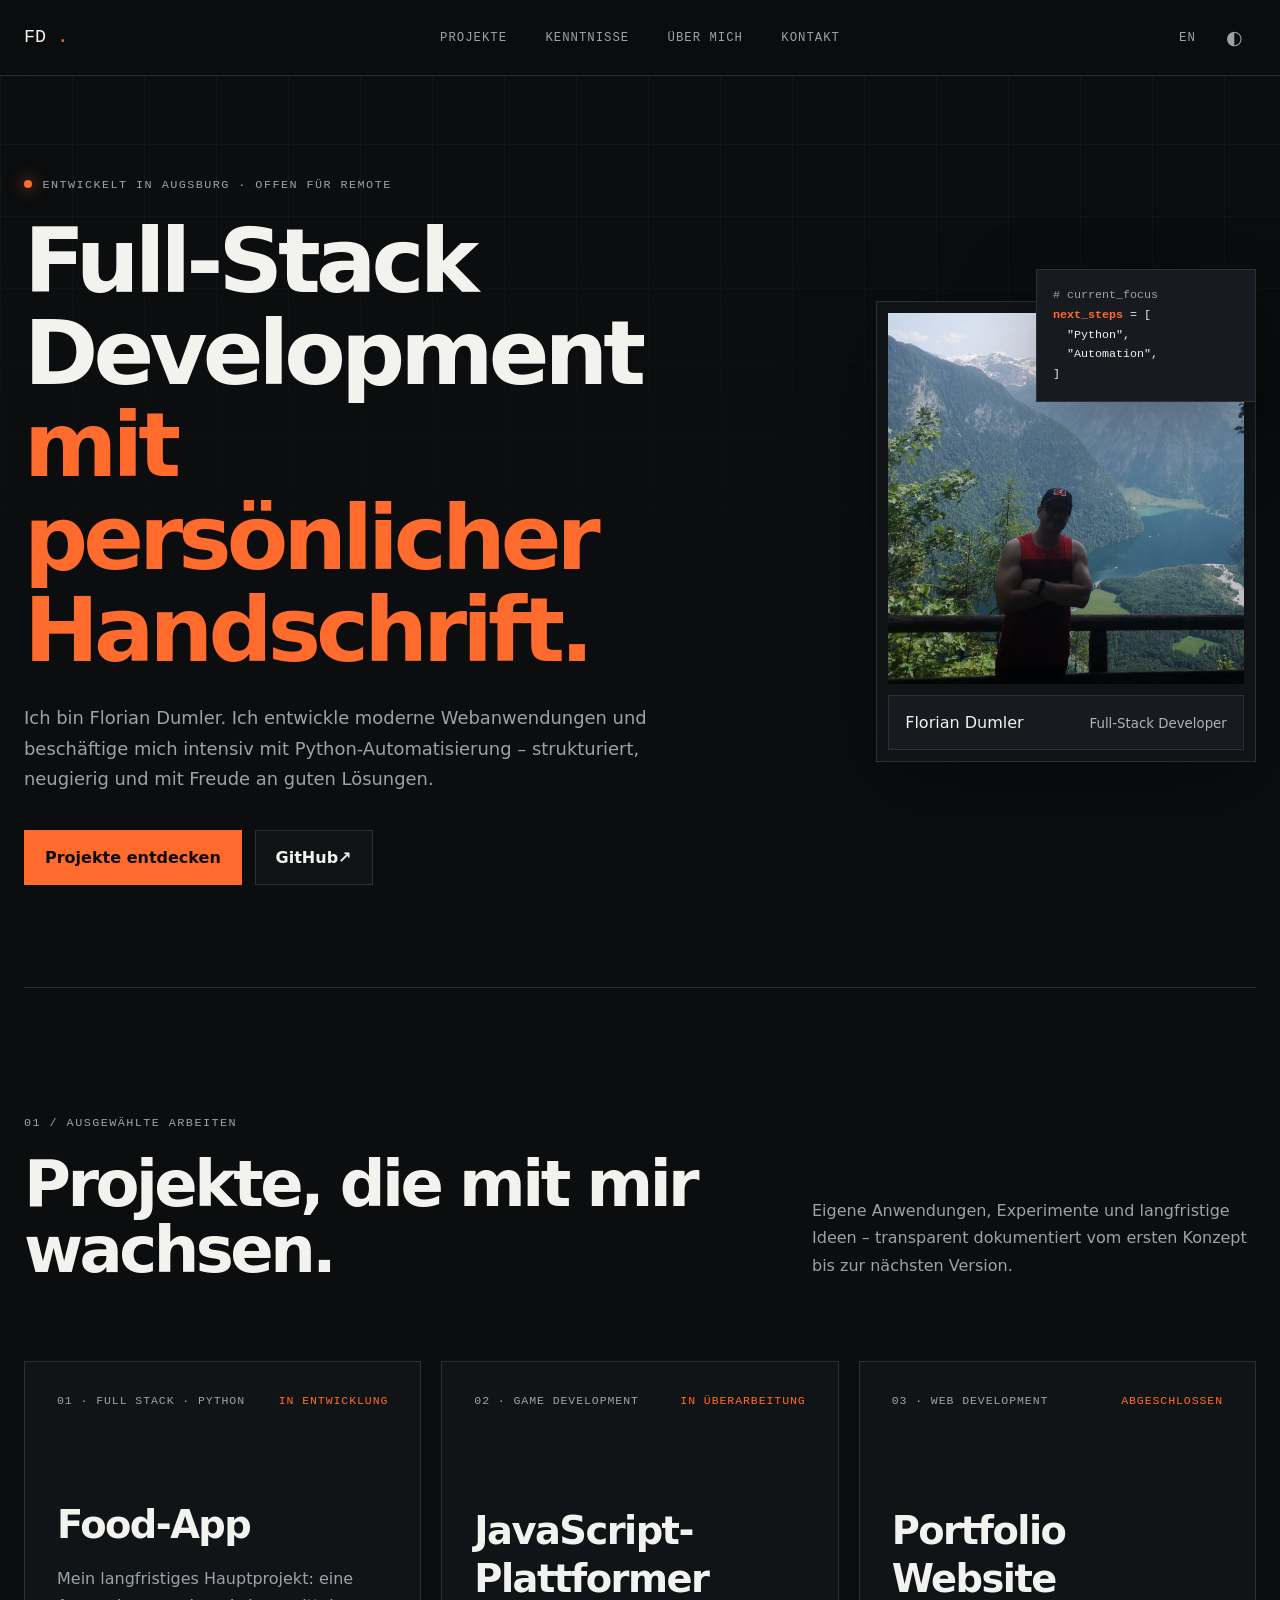
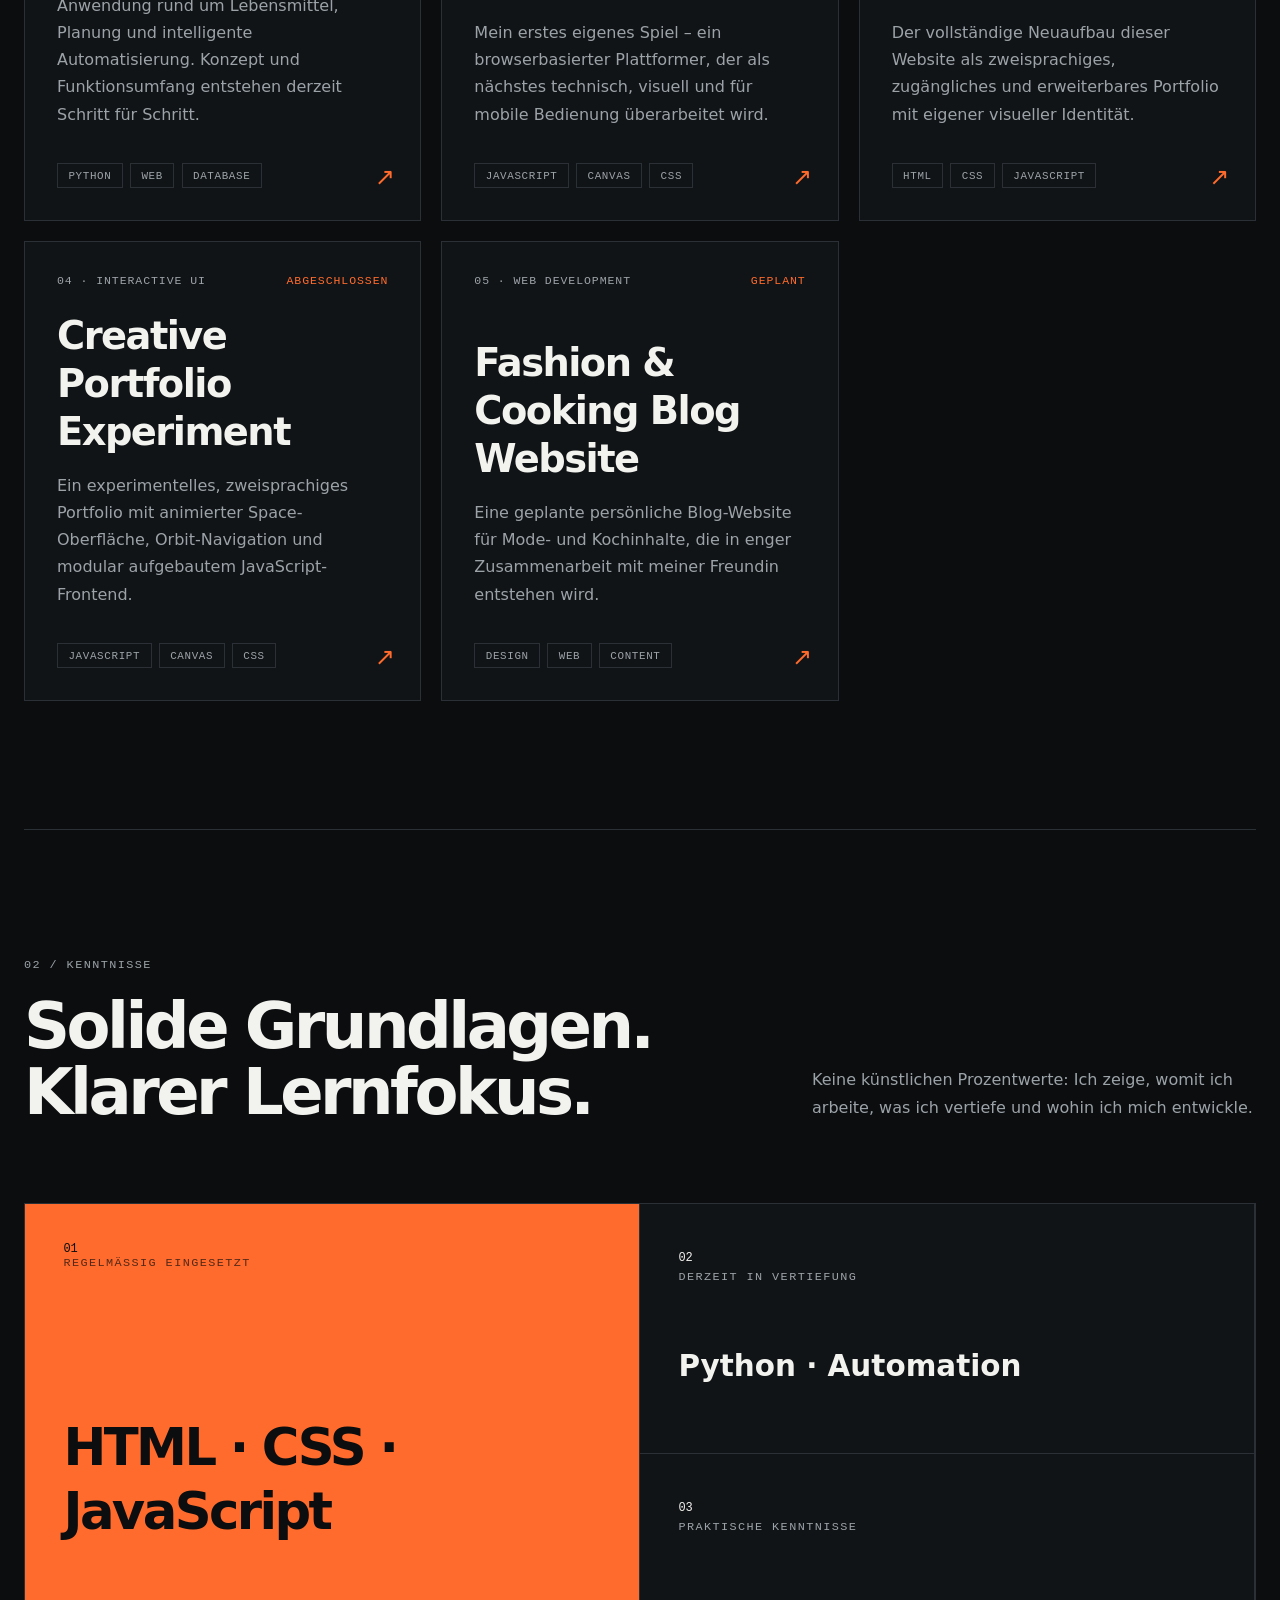
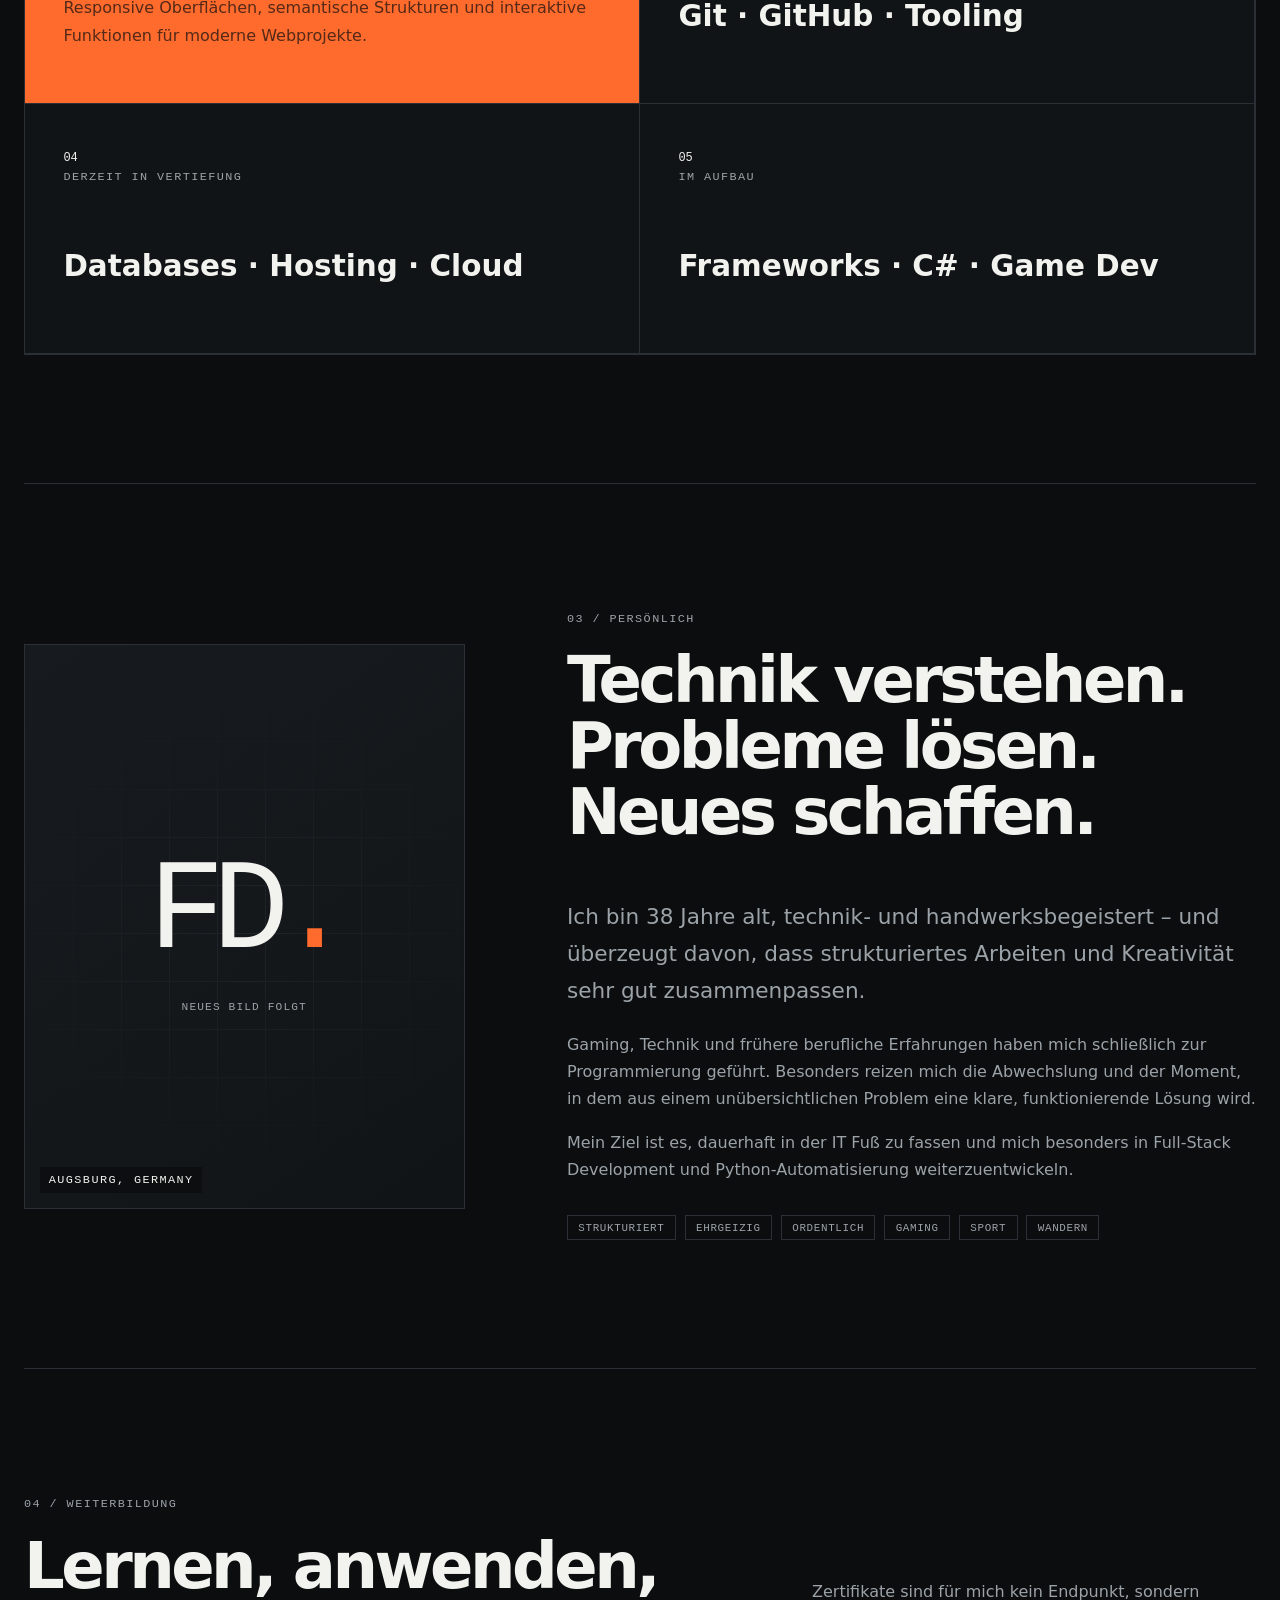
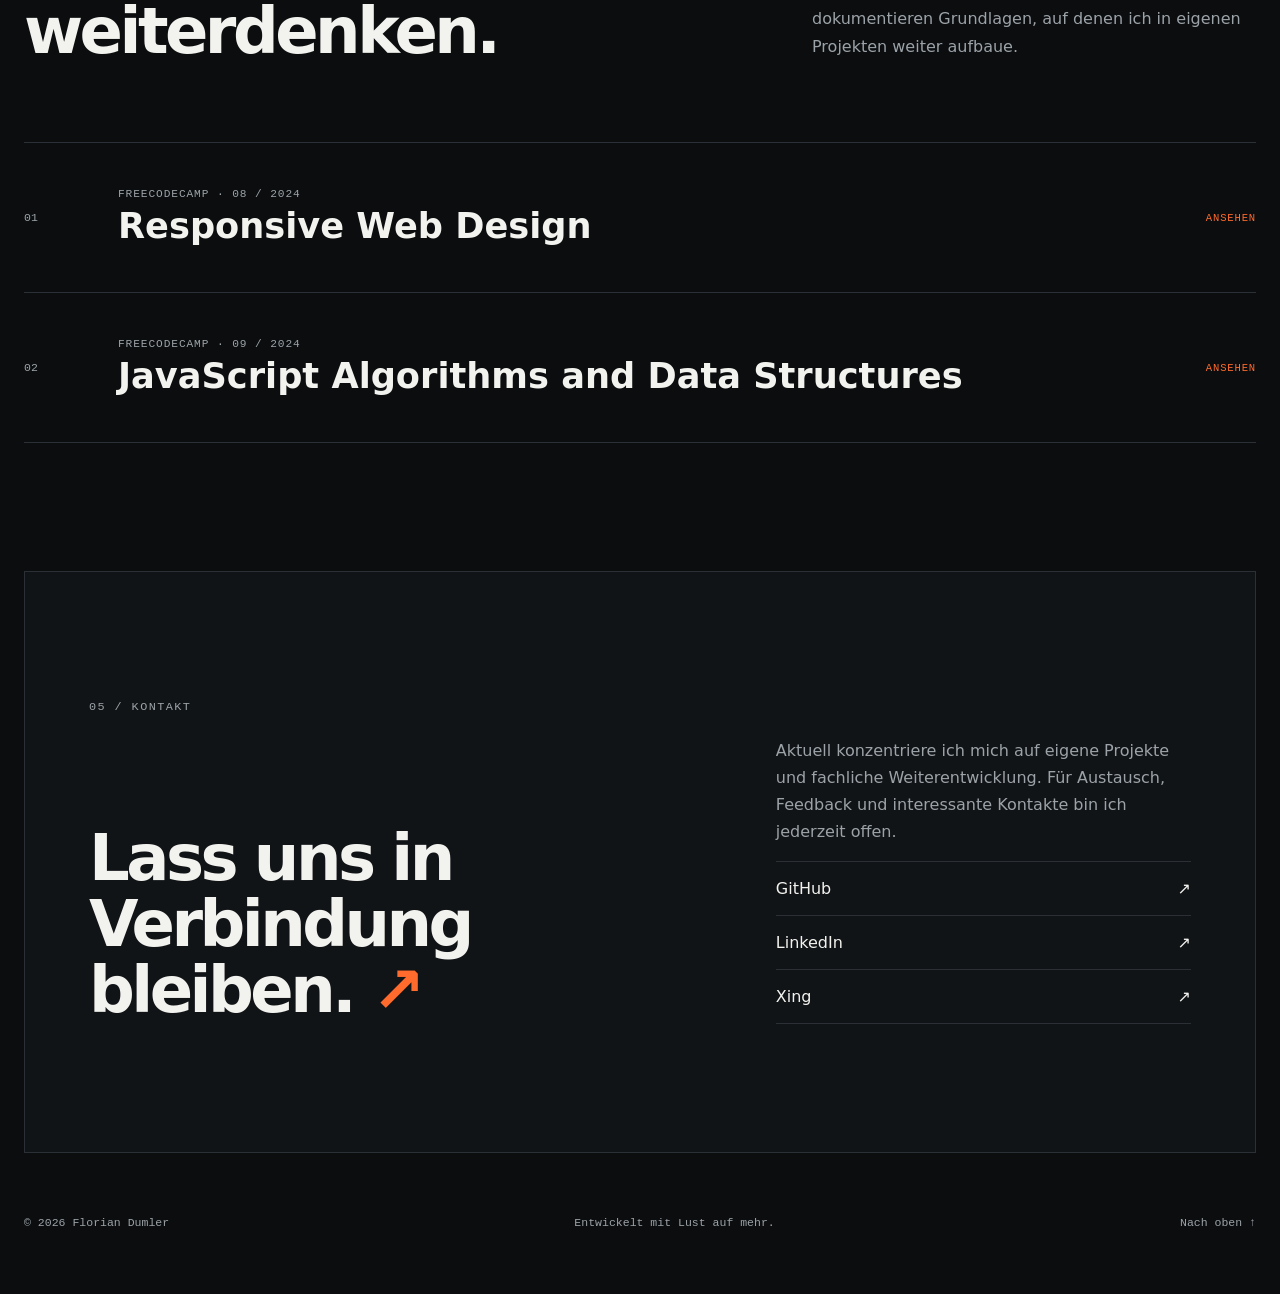
==== index.html @ 4db19a43 "Optimize social preview for WhatsApp" ====
<!doctype html>
<html lang="de" data-theme="dark">
<head>
  <meta charset="UTF-8">
  <meta name="viewport" content="width=device-width, initial-scale=1">
  <meta name="description" content="Portfolio von Florian Dumler – Full-Stack Developer aus Augsburg mit Fokus auf Webentwicklung und Python-Automatisierung.">
  <meta name="theme-color" content="#0b0d0f">
  <meta name="author" content="Florian Dumler">
  <meta name="robots" content="index, follow">
  <link rel="canonical" href="https://www.floriandumler.de/">
  <link rel="icon" href="favicon.ico" sizes="any">
  <link rel="icon" href="images/favicon-512.png" type="image/png">
  <link rel="apple-touch-icon" href="images/apple-touch-icon.png">
  <link rel="manifest" href="site.webmanifest">
  <meta property="og:type" content="website">
  <meta property="og:locale" content="de_DE">
  <meta property="og:title" content="Florian Dumler — Full-Stack Developer">
  <meta property="og:description" content="Webentwicklung und Python-Automatisierung mit Struktur, Neugier und persönlicher Handschrift.">
  <meta property="og:url" content="https://www.floriandumler.de/">
  <meta property="og:image" content="https://www.floriandumler.de/images/social-preview.jpg">
  <meta property="og:image:type" content="image/jpeg">
  <meta property="og:image:width" content="1731">
  <meta property="og:image:height" content="909">
  <meta property="og:image:alt" content="Florian Dumler – Full-Stack Developer, Web Development, Python und Automation">
  <meta name="twitter:card" content="summary_large_image">
  <meta name="twitter:image" content="https://www.floriandumler.de/images/social-preview.jpg">
  <title>Florian Dumler — Full-Stack Developer</title>
  <link rel="stylesheet" href="styles.css?v=20260811-4">
  <script src="projects.js?v=20260811-4" defer></script>
  <script src="script.js?v=20260811-4" defer></script>
  <script type="application/ld+json">
    {
      "@context": "https://schema.org",
      "@type": "Person",
      "name": "Florian Dumler",
      "url": "https://www.floriandumler.de/",
      "image": "https://www.floriandumler.de/images/profilbild.webp",
      "jobTitle": "Full-Stack Developer",
      "homeLocation": { "@type": "Place", "name": "Augsburg, Germany" },
      "knowsAbout": ["Web Development", "Python", "Automation", "JavaScript", "HTML", "CSS"],
      "sameAs": [
        "https://github.com/Flowdi",
        "https://www.linkedin.com/in/floriandumler",
        "https://www.xing.com/profile/Florian_Dumler"
      ]
    }
  </script>
</head>
<body>
  <a class="skip-link" href="#main">Zum Inhalt springen</a>

  <header class="site-header">
    <a class="wordmark" href="#home" aria-label="Florian Dumler – Startseite">
      <span aria-hidden="true">FD</span>
      <span class="wordmark-dot" aria-hidden="true">.</span>
    </a>

    <button class="menu-toggle" type="button" aria-expanded="false" aria-controls="main-navigation">
      <span class="sr-only" data-i18n="navigation.open">Menü öffnen</span>
      <span></span><span></span>
    </button>

    <nav id="main-navigation" class="main-navigation" aria-label="Hauptnavigation">
      <a href="#projects" data-i18n="navigation.projects">Projekte</a>
      <a href="#skills" data-i18n="navigation.skills">Kenntnisse</a>
      <a href="#about" data-i18n="navigation.about">Über mich</a>
      <a href="#contact" data-i18n="navigation.contact">Kontakt</a>
    </nav>

    <div class="header-actions">
      <button class="language-toggle text-button" type="button" aria-label="Switch to English">EN</button>
      <button class="theme-toggle icon-button" type="button" aria-label="Helles Farbschema aktivieren">
        <span class="theme-icon" aria-hidden="true">◐</span>
      </button>
    </div>
  </header>

  <main id="main">
    <section id="home" class="hero section-shell" aria-labelledby="hero-title">
      <div class="hero-copy reveal">
        <p class="eyebrow"><span class="status-dot"></span><span data-i18n="hero.eyebrow">Entwickelt in Augsburg · offen für Remote</span></p>
        <h1 id="hero-title"><span data-i18n="hero.lineOne">Full-Stack Development</span><br><span class="accent-text" data-i18n="hero.lineTwo">mit persönlicher Handschrift.</span></h1>
        <p class="hero-intro" data-i18n="hero.intro">Ich bin Florian Dumler. Ich entwickle moderne Webanwendungen und beschäftige mich intensiv mit Python-Automatisierung – strukturiert, neugierig und mit Freude an guten Lösungen.</p>
        <div class="hero-actions">
          <a class="button button-primary" href="#projects" data-i18n="hero.projectsCta">Projekte entdecken</a>
          <a class="button button-secondary" href="https://github.com/Flowdi" target="_blank" rel="noopener noreferrer">GitHub <span aria-hidden="true">↗</span></a>
        </div>
      </div>

      <div class="hero-visual reveal" aria-label="Profil von Florian Dumler">
        <div class="profile-frame">
          <img src="images/profilbild.webp" alt="Porträt von Florian Dumler" width="1073" height="1120" fetchpriority="high">
          <div class="profile-label"><span>Florian Dumler</span><small>Full-Stack Developer</small></div>
        </div>
        <div class="code-card" aria-hidden="true">
          <span class="code-comment"># current_focus</span>
          <span><b>next_steps</b> = [</span>
          <span>&nbsp;&nbsp;"Python",</span>
          <span>&nbsp;&nbsp;"Automation",</span>
          <span>]</span>
        </div>
      </div>
    </section>

    <section id="projects" class="section-shell section-block" aria-labelledby="projects-title">
      <div class="section-heading reveal">
        <div>
          <p class="section-index">01 / <span data-i18n="projects.label">Ausgewählte Arbeiten</span></p>
          <h2 id="projects-title" data-i18n="projects.title">Projekte, die mit mir wachsen.</h2>
        </div>
        <p data-i18n="projects.intro">Eigene Anwendungen, Experimente und langfristige Ideen – transparent dokumentiert vom ersten Konzept bis zur nächsten Version.</p>
      </div>
      <div id="project-grid" class="project-grid" aria-live="polite"></div>
    </section>

    <section id="skills" class="section-shell section-block" aria-labelledby="skills-title">
      <div class="section-heading reveal">
        <div>
          <p class="section-index">02 / <span data-i18n="skills.label">Kenntnisse</span></p>
          <h2 id="skills-title" data-i18n="skills.title">Solide Grundlagen. Klarer Lernfokus.</h2>
        </div>
        <p data-i18n="skills.intro">Keine künstlichen Prozentwerte: Ich zeige, womit ich arbeite, was ich vertiefe und wohin ich mich entwickle.</p>
      </div>

      <div class="skills-layout reveal">
        <article class="skill-feature">
          <span class="skill-number">01</span>
          <p class="skill-state" data-i18n="skills.used">Regelmäßig eingesetzt</p>
          <h3>HTML · CSS · JavaScript</h3>
          <p data-i18n="skills.webDescription">Responsive Oberflächen, semantische Strukturen und interaktive Funktionen für moderne Webprojekte.</p>
        </article>
        <article class="skill-card">
          <span class="skill-number">02</span>
          <p class="skill-state" data-i18n="skills.deepening">Derzeit in Vertiefung</p>
          <h3>Python · Automation</h3>
        </article>
        <article class="skill-card">
          <span class="skill-number">03</span>
          <p class="skill-state" data-i18n="skills.practical">Praktische Kenntnisse</p>
          <h3>Git · GitHub · Tooling</h3>
        </article>
        <article class="skill-card">
          <span class="skill-number">04</span>
          <p class="skill-state" data-i18n="skills.deepening">Derzeit in Vertiefung</p>
          <h3>Databases · Hosting · Cloud</h3>
        </article>
        <article class="skill-card">
          <span class="skill-number">05</span>
          <p class="skill-state" data-i18n="skills.exploring">Im Aufbau</p>
          <h3>Frameworks · C# · Game Dev</h3>
        </article>
      </div>
    </section>

    <section id="about" class="section-shell section-block about" aria-labelledby="about-title">
      <div class="about-image reveal">
        <div class="about-image-placeholder" aria-hidden="true">
          <span>FD<span class="wordmark-dot">.</span></span>
          <small data-i18n="about.imagePlaceholder">Neues Bild folgt</small>
        </div>
        <span class="image-caption">Augsburg, Germany</span>
      </div>
      <div class="about-copy reveal">
        <p class="section-index">03 / <span data-i18n="about.label">Persönlich</span></p>
        <h2 id="about-title" data-i18n="about.title">Technik verstehen. Probleme lösen. Neues schaffen.</h2>
        <p class="about-lead"><span data-i18n="about.agePrefix">Ich bin</span> <span id="age">38</span> <span data-i18n="about.ageSuffix">Jahre alt, technik- und handwerksbegeistert – und überzeugt davon, dass strukturiertes Arbeiten und Kreativität sehr gut zusammenpassen.</span></p>
        <p data-i18n="about.story">Gaming, Technik und frühere berufliche Erfahrungen haben mich schließlich zur Programmierung geführt. Besonders reizen mich die Abwechslung und der Moment, in dem aus einem unübersichtlichen Problem eine klare, funktionierende Lösung wird.</p>
        <p data-i18n="about.goal">Mein Ziel ist es, dauerhaft in der IT Fuß zu fassen und mich besonders in Full-Stack Development und Python-Automatisierung weiterzuentwickeln.</p>
        <ul class="personal-tags" aria-label="Persönliche Eigenschaften und Interessen">
          <li data-i18n="about.structured">Strukturiert</li>
          <li data-i18n="about.ambitious">Ehrgeizig</li>
          <li data-i18n="about.precise">Ordentlich</li>
          <li>Gaming</li>
          <li data-i18n="about.sports">Sport</li>
          <li data-i18n="about.hiking">Wandern</li>
        </ul>
      </div>
    </section>

    <section id="certificates" class="section-shell section-block" aria-labelledby="certificates-title">
      <div class="section-heading reveal">
        <div>
          <p class="section-index">04 / <span data-i18n="certificates.label">Weiterbildung</span></p>
          <h2 id="certificates-title" data-i18n="certificates.title">Lernen, anwenden, weiterdenken.</h2>
        </div>
        <p data-i18n="certificates.intro">Zertifikate sind für mich kein Endpunkt, sondern dokumentieren Grundlagen, auf denen ich in eigenen Projekten weiter aufbaue.</p>
      </div>
      <div class="certificate-grid reveal">
        <button class="certificate-card" type="button" data-certificate="responsive" aria-haspopup="dialog">
          <span class="certificate-number">01</span>
          <div><p>freeCodeCamp · <time datetime="2024-08-21">08 / 2024</time></p><h3>Responsive Web Design</h3></div>
          <span class="certificate-status" data-i18n="certificates.view">Ansehen</span>
        </button>
        <button class="certificate-card" type="button" data-certificate="javascript" aria-haspopup="dialog">
          <span class="certificate-number">02</span>
          <div><p>freeCodeCamp · <time datetime="2024-09-20">09 / 2024</time></p><h3>JavaScript Algorithms and Data Structures</h3></div>
          <span class="certificate-status" data-i18n="certificates.view">Ansehen</span>
        </button>
      </div>
    </section>

    <section id="contact" class="section-shell contact section-block reveal" aria-labelledby="contact-title">
      <p class="section-index">05 / <span data-i18n="contact.label">Kontakt</span></p>
      <div class="contact-layout">
        <h2 id="contact-title"><span data-i18n="contact.title">Lass uns in Verbindung bleiben.</span> <span aria-hidden="true">↗</span></h2>
        <div>
          <p data-i18n="contact.copy">Aktuell konzentriere ich mich auf eigene Projekte und fachliche Weiterentwicklung. Für Austausch, Feedback und interessante Kontakte bin ich jederzeit offen.</p>
          <div class="social-list">
            <a href="https://github.com/Flowdi" target="_blank" rel="noopener noreferrer">GitHub <span aria-hidden="true">↗</span></a>
            <a href="https://www.linkedin.com/in/floriandumler" target="_blank" rel="noopener noreferrer">LinkedIn <span aria-hidden="true">↗</span></a>
            <a href="https://www.xing.com/profile/Florian_Dumler" target="_blank" rel="noopener noreferrer">Xing <span aria-hidden="true">↗</span></a>
          </div>
        </div>
      </div>
    </section>
  </main>

  <dialog id="certificate-viewer" class="certificate-viewer" aria-labelledby="certificate-dialog-title">
    <div class="certificate-dialog-header">
      <div>
        <p class="section-index"><span id="certificate-position">01 / 02</span> · <span data-i18n="certificates.credential">Zertifikat</span></p>
        <h2 id="certificate-dialog-title">Responsive Web Design</h2>
      </div>
      <button class="dialog-close-icon" type="button" data-certificate-close aria-label="Zertifikatsansicht schließen">×</button>
    </div>
    <div class="certificate-media" data-protected-media>
      <img id="certificate-image" src="" alt="" draggable="false">
    </div>
    <div class="certificate-dialog-actions">
      <button class="button button-secondary" type="button" data-certificate-close>← <span data-i18n="certificates.back">Zurück zur Seite</span></button>
      <div class="certificate-navigation">
        <button class="button button-secondary" type="button" id="certificate-previous"><span aria-hidden="true">←</span> <span data-i18n="certificates.previous">Vorheriges</span></button>
        <button class="button button-secondary certificate-next" type="button" id="certificate-next"><span data-i18n="certificates.next">Nächstes</span> <span aria-hidden="true">→</span></button>
      </div>
    </div>
    <p class="certificate-protection-note" data-i18n="certificates.protection">Ansichtsmodus · Rechtsklick und Ziehen deaktiviert</p>
  </dialog>

  <footer class="site-footer section-shell">
    <p>© <span id="year"></span> Florian Dumler</p>
    <p data-i18n="footer.made">Entwickelt mit Lust auf mehr.</p>
    <a href="#home" data-i18n="footer.top">Nach oben ↑</a>
  </footer>
</body>
</html>
---- styles.css ----
:root {
  color-scheme: dark;
  --bg: #0b0d0f;
  --surface: #111417;
  --surface-strong: #171b1f;
  --text: #f2f2ee;
  --muted: #9ca3a8;
  --line: #2a3035;
  --accent: #ff6b2c;
  --accent-soft: rgba(255, 107, 44, .14);
  --header-bg: rgba(11, 13, 15, .82);
  --shadow: 0 24px 80px rgba(0, 0, 0, .35);
  --max-width: 1240px;
}

[data-theme="light"] {
  color-scheme: light;
  --bg: #f3f3ef;
  --surface: #e9e9e3;
  --surface-strong: #fff;
  --text: #111417;
  --muted: #60676c;
  --line: #cfd2ce;
  --accent: #d94b12;
  --accent-soft: rgba(217, 75, 18, .1);
  --header-bg: rgba(243, 243, 239, .86);
  --shadow: 0 24px 70px rgba(31, 37, 41, .12);
}

*, *::before, *::after { box-sizing: border-box; }
html { scroll-behavior: smooth; scroll-padding-top: 6rem; }
body {
  margin: 0;
  background: var(--bg);
  color: var(--text);
  font-family: "Aptos", "Segoe UI Variable", "Segoe UI", system-ui, sans-serif;
  line-height: 1.7;
  transition: background-color .25s ease, color .25s ease;
}
body::before {
  content: "";
  position: fixed;
  inset: 0;
  pointer-events: none;
  opacity: .32;
  background-image: linear-gradient(var(--line) 1px, transparent 1px), linear-gradient(90deg, var(--line) 1px, transparent 1px);
  background-size: 72px 72px;
  mask-image: linear-gradient(to bottom, black, transparent 70%);
  z-index: -1;
}
img { max-width: 100%; display: block; }
a { color: inherit; }
button, a { -webkit-tap-highlight-color: transparent; }
button { font: inherit; }
:focus-visible { outline: 2px solid var(--accent); outline-offset: 4px; }

.sr-only, .skip-link:not(:focus) {
  position: absolute;
  width: 1px;
  height: 1px;
  padding: 0;
  margin: -1px;
  overflow: hidden;
  clip: rect(0, 0, 0, 0);
  white-space: nowrap;
  border: 0;
}
.skip-link { position: fixed; top: 1rem; left: 1rem; z-index: 100; background: var(--accent); color: #0b0d0f; padding: .7rem 1rem; }
.section-shell { width: min(calc(100% - 3rem), var(--max-width)); margin-inline: auto; }
.section-block { padding-block: clamp(5rem, 10vw, 9rem); border-top: 1px solid var(--line); }

.site-header {
  position: sticky;
  top: 0;
  z-index: 50;
  min-height: 76px;
  padding: 0 max(1.5rem, calc((100vw - var(--max-width)) / 2));
  display: grid;
  grid-template-columns: 1fr auto 1fr;
  align-items: center;
  gap: 2rem;
  background: var(--header-bg);
  border-bottom: 1px solid var(--line);
  backdrop-filter: blur(18px);
}
.wordmark { font: 500 1.15rem "Cascadia Code", "SFMono-Regular", Consolas, monospace; text-decoration: none; justify-self: start; }
.wordmark-dot, .accent-text, .code-card b { color: var(--accent); }
.main-navigation { display: flex; gap: clamp(1.3rem, 3vw, 2.8rem); }
.main-navigation a, .text-button, .icon-button {
  color: var(--muted);
  background: none;
  border: 0;
  text-decoration: none;
  font: 500 .77rem "Cascadia Code", "SFMono-Regular", Consolas, monospace;
  text-transform: uppercase;
  letter-spacing: .08em;
  cursor: pointer;
}
.main-navigation a:hover, .text-button:hover, .icon-button:hover { color: var(--text); }
.header-actions { display: flex; align-items: center; justify-content: end; gap: .35rem; }
.header-actions button { min-width: 42px; min-height: 42px; }
.icon-button { font-size: 1.2rem; }
.menu-toggle { display: none; }

.hero {
  min-height: calc(100vh - 76px);
  padding-block: clamp(4rem, 8vw, 7rem);
  display: grid;
  grid-template-columns: minmax(0, 1.14fr) minmax(320px, .86fr);
  gap: clamp(3rem, 7vw, 7rem);
  align-items: center;
}
.eyebrow, .section-index, .skill-state, .image-caption {
  margin: 0 0 1.4rem;
  color: var(--muted);
  font: 500 .74rem "Cascadia Code", "SFMono-Regular", Consolas, monospace;
  text-transform: uppercase;
  letter-spacing: .12em;
}
.status-dot { display: inline-block; width: 8px; height: 8px; margin-right: .65rem; background: var(--accent); border-radius: 50%; box-shadow: 0 0 18px var(--accent); }
h1, h2, h3, p { margin-top: 0; }
h1, h2 { letter-spacing: -.055em; line-height: 1.03; }
h1 { max-width: 870px; margin-bottom: 1.7rem; font-size: clamp(3rem, 7vw, 6.8rem); font-weight: 600; }
h2 { font-size: clamp(2.4rem, 5vw, 4.8rem); font-weight: 600; }
h3 { line-height: 1.25; }
.hero-intro { max-width: 690px; color: var(--muted); font-size: clamp(1rem, 1.4vw, 1.2rem); }
.hero-actions { display: flex; flex-wrap: wrap; gap: .8rem; margin-top: 2.2rem; }
.button { display: inline-flex; align-items: center; justify-content: center; min-height: 52px; padding: .8rem 1.25rem; border: 1px solid var(--line); text-decoration: none; font-weight: 600; transition: transform .2s ease, background-color .2s ease; }
.button:hover { transform: translateY(-2px); }
.button-primary { background: var(--accent); border-color: var(--accent); color: #0b0d0f; }
.button-secondary { background: var(--surface); }
.hero-visual { position: relative; max-width: 540px; justify-self: end; }
.profile-frame { position: relative; border: 1px solid var(--line); padding: .7rem; background: var(--surface); box-shadow: var(--shadow); }
.profile-frame img { width: 100%; height: clamp(360px, 29vw, 500px); object-fit: cover; object-position: center 68%; filter: saturate(.72) contrast(1.03); }
.profile-label { position: static; margin-top: .7rem; padding: .8rem 1rem; display: flex; align-items: baseline; justify-content: space-between; gap: 1rem; background: var(--surface-strong); border: 1px solid var(--line); color: var(--text); }
.profile-label span, .profile-label small { display: block; }
.profile-label small { color: #aeb4b8; }
.code-card { position: absolute; right: 0; top: -2rem; width: 220px; padding: 1rem; display: grid; background: var(--surface-strong); border: 1px solid var(--line); box-shadow: var(--shadow); font: .73rem/1.7 "Cascadia Code", "SFMono-Regular", Consolas, monospace; }
.code-comment { color: var(--muted); }

.section-heading { display: grid; grid-template-columns: 1.25fr .75fr; gap: 3rem; margin-bottom: clamp(3rem, 6vw, 5rem); align-items: end; }
.section-heading h2 { margin-bottom: 0; }
.section-heading > p { color: var(--muted); max-width: 520px; margin-bottom: .35rem; }
.project-grid { display: grid; grid-template-columns: repeat(12, 1fr); gap: 1.25rem; }
.project-card { grid-column: span 4; position: relative; min-height: 460px; padding: clamp(1.5rem, 2.5vw, 2.4rem); display: flex; flex-direction: column; background: var(--surface); border: 1px solid var(--line); overflow: hidden; text-decoration: none; transition: border-color .25s ease, transform .25s ease; }
.project-card:hover { border-color: var(--accent); transform: translateY(-5px); }
.project-meta { display: flex; justify-content: space-between; gap: 1rem; color: var(--muted); font: .72rem "Cascadia Code", "SFMono-Regular", Consolas, monospace; text-transform: uppercase; letter-spacing: .08em; }
.project-card h3 { margin: auto 0 1rem; font-size: clamp(1.8rem, 3vw, 3rem); letter-spacing: -.04em; }
.project-card p { color: var(--muted); max-width: 580px; }
.project-tags { display: flex; flex-wrap: wrap; gap: .45rem; padding: 0; margin: 1.2rem 0 0; list-style: none; }
.project-tags li, .personal-tags li { padding: .35rem .65rem; border: 1px solid var(--line); color: var(--muted); font: .68rem "Cascadia Code", "SFMono-Regular", Consolas, monospace; text-transform: uppercase; letter-spacing: .06em; }
.project-arrow { position: absolute; right: 1.6rem; bottom: 1.4rem; color: var(--accent); font-size: 1.5rem; }
.project-status { color: var(--accent); }

.skills-layout { display: grid; grid-template-columns: repeat(2, 1fr); border: 1px solid var(--line); }
.skill-feature, .skill-card { min-height: 250px; padding: clamp(1.5rem, 3vw, 2.5rem); background: var(--surface); border-right: 1px solid var(--line); border-bottom: 1px solid var(--line); }
.skill-feature { grid-row: span 2; min-height: 500px; display: flex; flex-direction: column; background: var(--accent); color: #0b0d0f; }
.skill-feature .skill-state, .skill-feature p { color: rgba(11,13,15,.7); }
.skill-feature h3 { margin-top: auto; font-size: clamp(2rem, 4vw, 4rem); letter-spacing: -.05em; }
.skill-number { font: .75rem "Cascadia Code", "SFMono-Regular", Consolas, monospace; }
.skill-card h3 { margin-top: 4rem; font-size: clamp(1.3rem, 2.3vw, 2rem); }

.about { display: grid; grid-template-columns: .78fr 1.22fr; gap: clamp(3rem, 8vw, 8rem); align-items: center; }
.about-image { position: relative; }
.about-image img { aspect-ratio: .78; object-fit: cover; filter: grayscale(.25); border: 1px solid var(--line); }
.about-image-placeholder { aspect-ratio: .78; display: grid; place-content: center; gap: 1rem; text-align: center; background: linear-gradient(145deg, var(--surface-strong), var(--surface)); border: 1px solid var(--line); overflow: hidden; position: relative; }
.about-image-placeholder::before { content: ""; position: absolute; inset: 0; opacity: .55; background-image: linear-gradient(var(--line) 1px, transparent 1px), linear-gradient(90deg, var(--line) 1px, transparent 1px); background-size: 48px 48px; mask-image: radial-gradient(circle at center, black, transparent 72%); }
.about-image-placeholder > * { position: relative; z-index: 1; }
.about-image-placeholder > span { font: 500 clamp(4rem, 10vw, 8rem) "Cascadia Code", "SFMono-Regular", Consolas, monospace; letter-spacing: -.1em; }
.about-image-placeholder small { color: var(--muted); font: .7rem "Cascadia Code", "SFMono-Regular", Consolas, monospace; text-transform: uppercase; letter-spacing: .1em; }
.image-caption { position: absolute; bottom: 1rem; left: 1rem; margin: 0; padding: .35rem .55rem; background: rgba(11,13,15,.82); color: #f2f2ee; }
.about-copy h2 { max-width: 800px; }
.about-copy > p:not(.section-index) { max-width: 760px; color: var(--muted); }
.about-copy .about-lead { color: var(--text); font-size: clamp(1.1rem, 1.8vw, 1.35rem); }
.personal-tags { display: flex; flex-wrap: wrap; gap: .55rem; padding: 0; margin: 2rem 0 0; list-style: none; }

.certificate-grid { display: grid; border-top: 1px solid var(--line); }
.certificate-card { width: 100%; display: grid; grid-template-columns: 70px 1fr auto; gap: 1.5rem; align-items: center; min-height: 150px; padding: 1.25rem 0; color: var(--text); background: transparent; border: 0; border-bottom: 1px solid var(--line); text-align: left; cursor: pointer; }
.certificate-card:hover { color: var(--accent); }
.certificate-card p { margin-bottom: .25rem; color: var(--muted); font: .7rem "Cascadia Code", "SFMono-Regular", Consolas, monospace; text-transform: uppercase; letter-spacing: .08em; }
.certificate-card h3 { margin: 0; font-size: clamp(1.35rem, 3vw, 2.2rem); }
.certificate-number { color: var(--muted); font: .72rem "Cascadia Code", "SFMono-Regular", Consolas, monospace; }
.certificate-status { color: var(--accent); font: .66rem "Cascadia Code", "SFMono-Regular", Consolas, monospace; text-transform: uppercase; letter-spacing: .08em; }

.certificate-viewer { width: min(1100px, calc(100% - 2rem)); max-height: calc(100dvh - 2rem); padding: 0; color: var(--text); background: var(--surface-strong); border: 1px solid var(--accent); box-shadow: 0 0 0 1px rgba(255, 107, 44, .12), var(--shadow); overflow: auto; }
.certificate-viewer::backdrop { background: rgba(2, 4, 5, .82); backdrop-filter: blur(8px); }
.certificate-dialog-header, .certificate-dialog-actions { display: flex; align-items: center; justify-content: space-between; gap: 1.5rem; padding: 1.2rem 1.4rem; }
.certificate-dialog-header { border-bottom: 1px solid var(--line); }
.certificate-dialog-header .section-index { margin-bottom: .4rem; }
.certificate-dialog-header h2 { margin: 0; font-size: clamp(1.25rem, 3vw, 2rem); letter-spacing: -.03em; }
.dialog-close-icon { width: 44px; height: 44px; flex: 0 0 auto; color: var(--muted); background: transparent; border: 1px solid var(--line); font-size: 1.7rem; line-height: 1; cursor: pointer; }
.dialog-close-icon:hover { color: var(--accent); border-color: var(--accent); }
.certificate-media { position: relative; padding: clamp(.75rem, 2vw, 1.5rem); background: #080a0c; user-select: none; -webkit-user-select: none; }
.certificate-media::after { content: ""; position: absolute; inset: 0; z-index: 2; }
.certificate-media img { width: 100%; max-height: 68vh; object-fit: contain; pointer-events: none; user-select: none; -webkit-user-drag: none; }
.certificate-dialog-actions { border-top: 1px solid var(--line); }
.certificate-navigation { display: flex; gap: .6rem; }
.certificate-dialog-actions .button:hover { color: #0b0d0f; background: var(--accent); border-color: var(--accent); }
.certificate-protection-note { margin: 0; padding: 0 1.4rem 1.2rem; color: var(--muted); font: .62rem "Cascadia Code", "SFMono-Regular", Consolas, monospace; text-align: right; text-transform: uppercase; letter-spacing: .07em; }

.contact { background: var(--surface); padding-inline: clamp(1.5rem, 5vw, 5rem); border: 1px solid var(--line); }
.contact-layout { display: grid; grid-template-columns: 1.2fr .8fr; gap: 4rem; align-items: end; }
.contact h2 { margin-bottom: 0; }
.contact h2 span:last-child { color: var(--accent); }
.contact-layout p { color: var(--muted); }
.social-list { display: grid; border-top: 1px solid var(--line); }
.social-list a { display: flex; justify-content: space-between; padding: .8rem 0; border-bottom: 1px solid var(--line); text-decoration: none; }
.social-list a:hover { color: var(--accent); }
.site-footer { min-height: 140px; display: flex; justify-content: space-between; align-items: center; gap: 2rem; color: var(--muted); font: .72rem "Cascadia Code", "SFMono-Regular", Consolas, monospace; }
.site-footer p { margin: 0; }
.site-footer a { text-decoration: none; }

.reveal { opacity: 0; transform: translateY(24px); transition: opacity .65s ease, transform .65s ease; }
.reveal.visible { opacity: 1; transform: none; }

@media (max-width: 900px) {
  .site-header { grid-template-columns: 1fr auto auto; }
  .menu-toggle { display: grid; gap: 6px; width: 44px; height: 44px; place-content: center; background: transparent; border: 0; cursor: pointer; }
  .menu-toggle span:not(.sr-only) { display: block; width: 22px; height: 1px; background: var(--text); transition: transform .2s ease; }
  .menu-toggle[aria-expanded="true"] span:nth-last-child(2) { transform: translateY(3.5px) rotate(45deg); }
  .menu-toggle[aria-expanded="true"] span:last-child { transform: translateY(-3.5px) rotate(-45deg); }
  .main-navigation { position: fixed; inset: 76px 0 auto; padding: 2rem 1.5rem; display: none; flex-direction: column; background: var(--bg); border-bottom: 1px solid var(--line); }
  .main-navigation.open { display: flex; }
  .hero { grid-template-columns: 1fr; }
  .hero-visual { width: min(88%, 520px); justify-self: center; }
  .profile-frame img { height: min(90vw, 440px); }
  .section-heading, .contact-layout { grid-template-columns: 1fr; }
  .project-card { grid-column: span 6; }
  .about { grid-template-columns: 1fr; }
  .about-image { max-width: 560px; }
}

@media (max-width: 620px) {
  .section-shell { width: min(calc(100% - 2rem), var(--max-width)); }
  .site-header { padding-inline: 1rem; gap: .45rem; }
  .hero { min-height: auto; padding-top: 5rem; }
  h1 { font-size: clamp(2.65rem, 13vw, 4rem); }
  .code-card { right: 0; top: -3rem; width: 190px; }
  .profile-label { align-items: flex-start; flex-direction: column; gap: .2rem; }
  .project-card { min-height: 390px; }
  .project-card { grid-column: span 12; }
  .certificate-card { grid-template-columns: 45px 1fr; }
  .certificate-status { grid-column: 2; }
  .certificate-dialog-header, .certificate-dialog-actions { align-items: stretch; }
  .certificate-dialog-actions { flex-direction: column; }
  .certificate-navigation { display: grid; grid-template-columns: 1fr 1fr; }
  .certificate-navigation .button { padding-inline: .7rem; }
  .certificate-protection-note { text-align: left; }
  .skills-layout { grid-template-columns: 1fr; }
  .skill-feature { grid-row: auto; min-height: 390px; }
  .skill-card { border-right: 0; }
  .site-footer { padding-block: 2rem; flex-direction: column; align-items: flex-start; }
}

@media (prefers-reduced-motion: reduce) {
  html { scroll-behavior: auto; }
  *, *::before, *::after { animation-duration: .01ms !important; transition-duration: .01ms !important; }
  .reveal { opacity: 1; transform: none; }
}
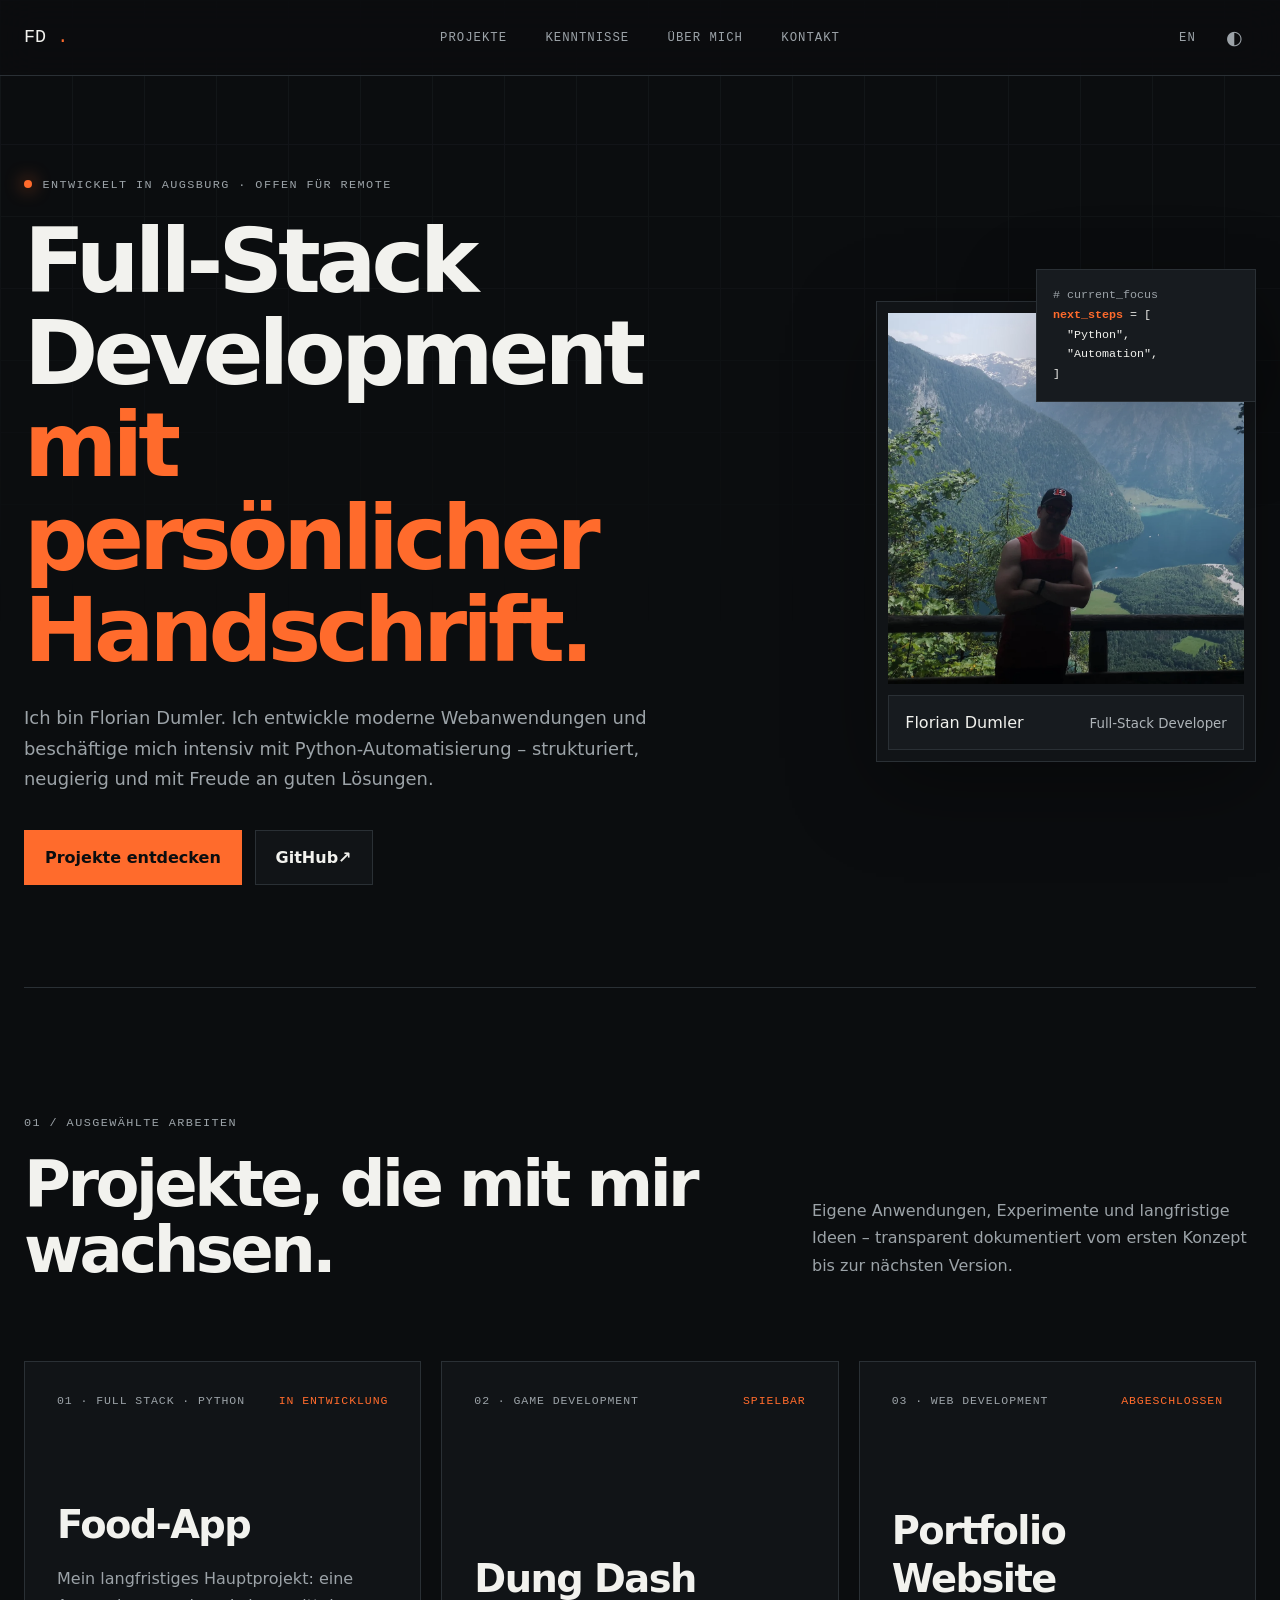
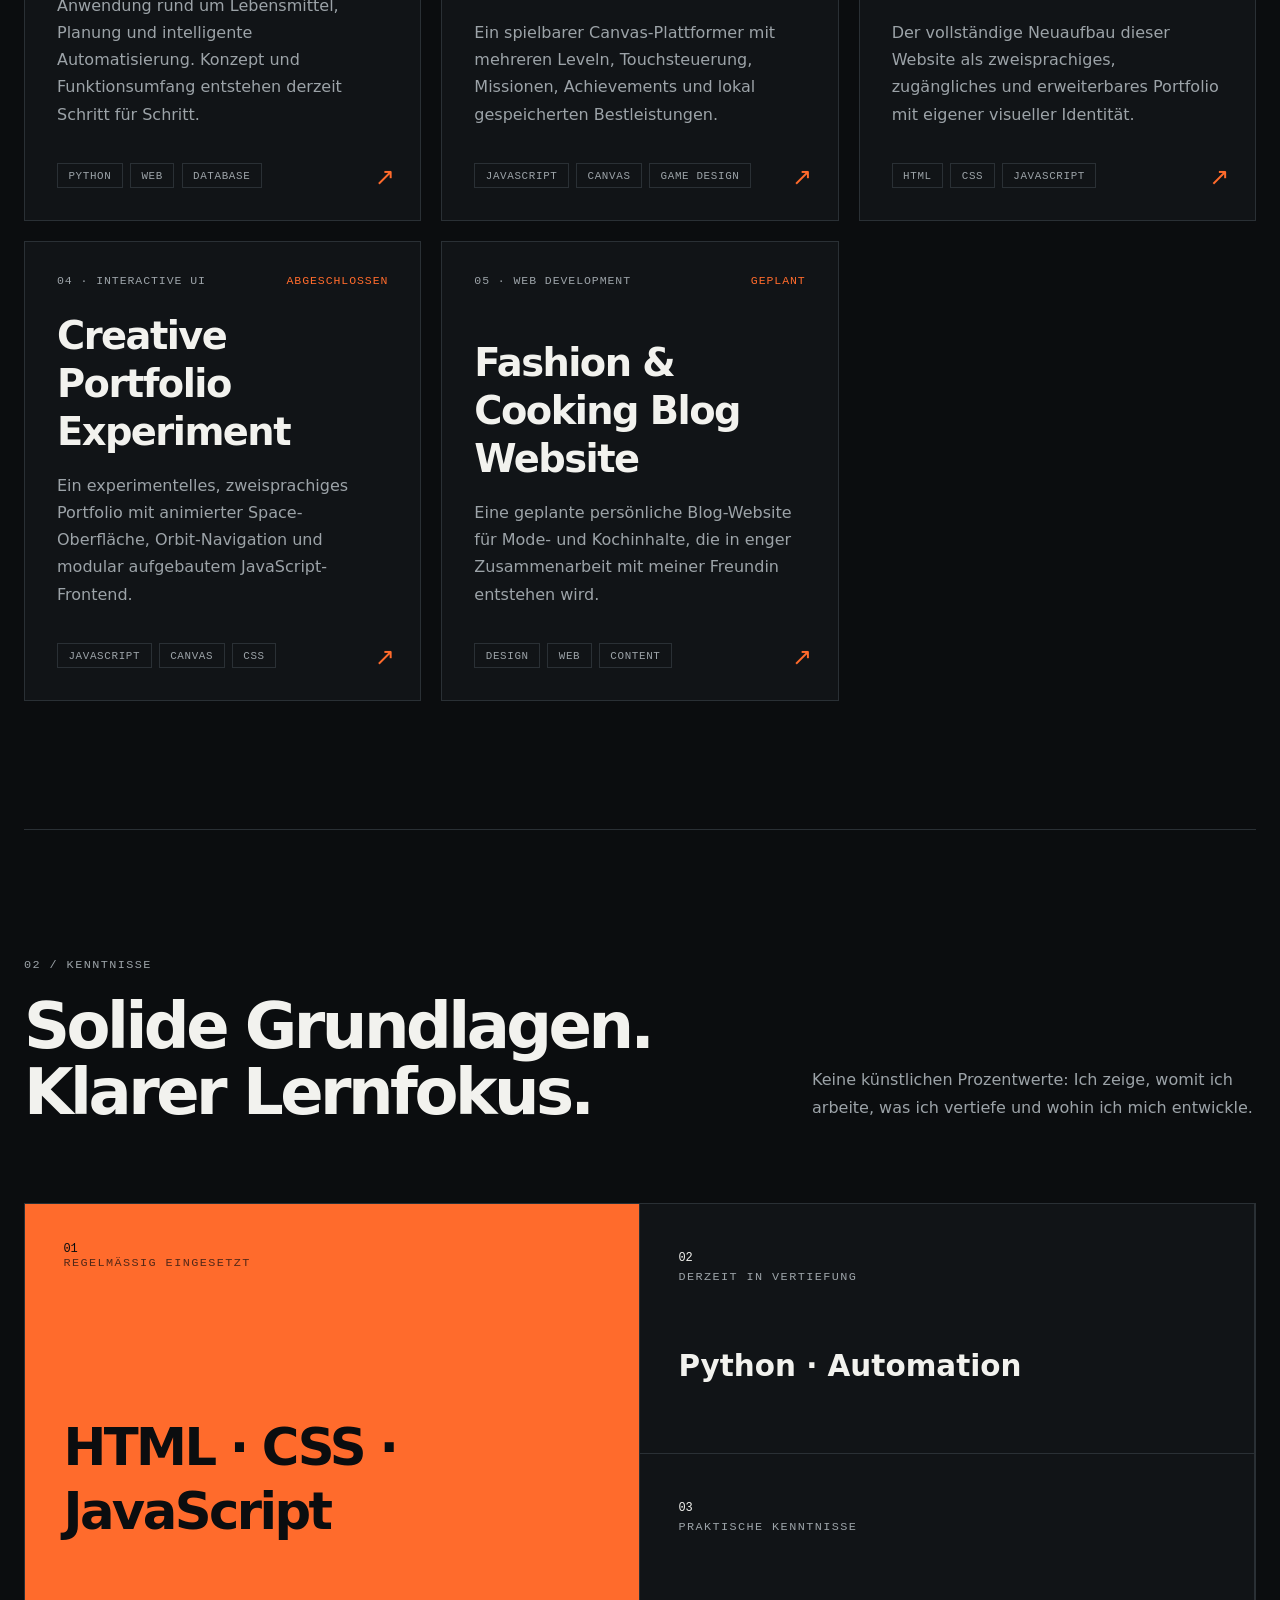
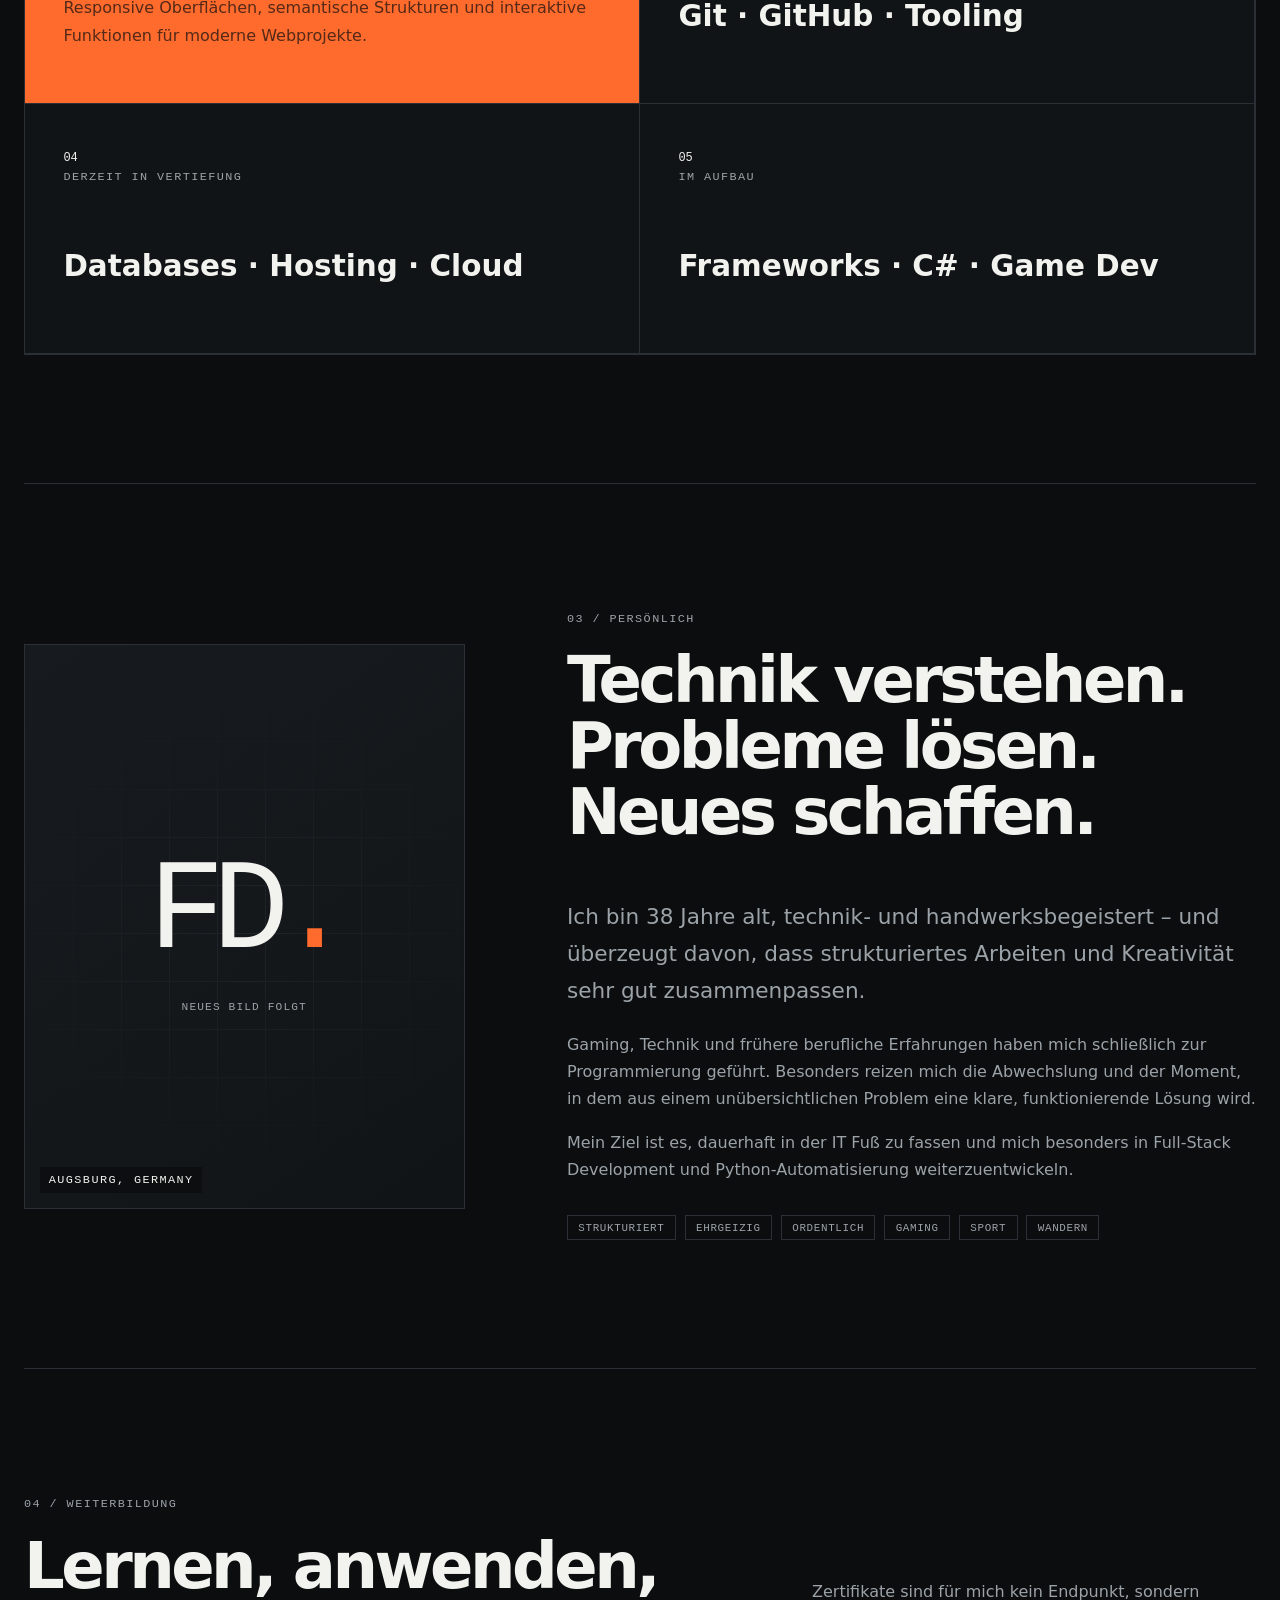
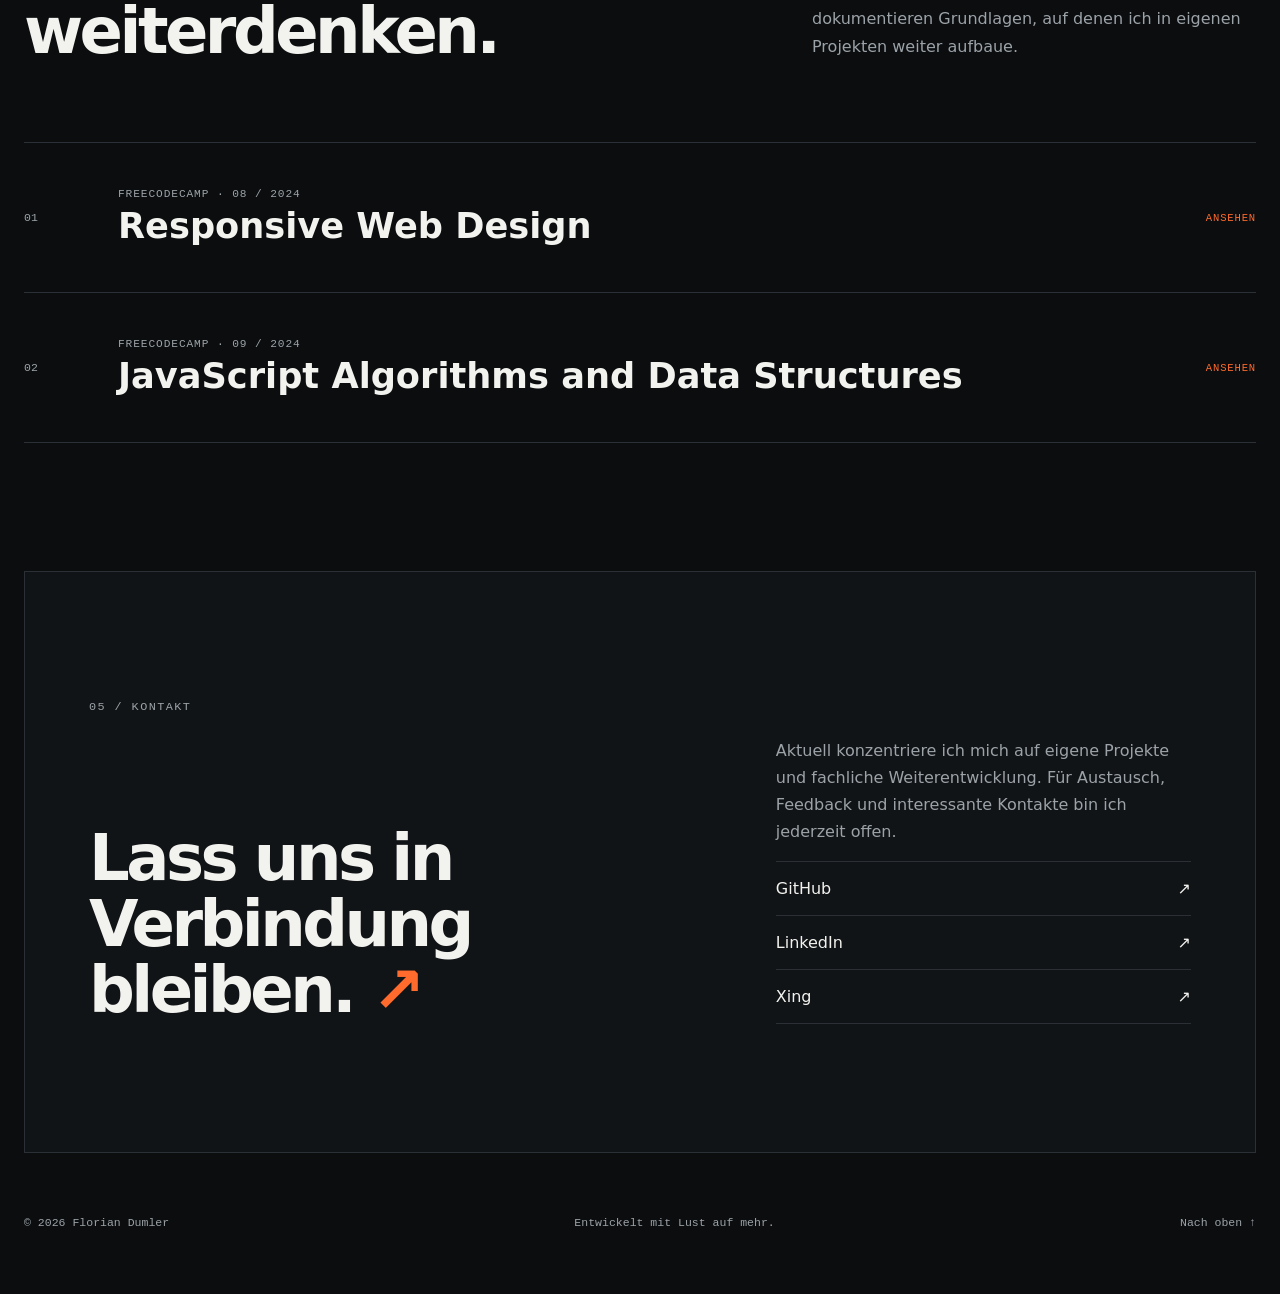
==== commit 2d6a8638: "Add playable Dung Dash case study" ====
--- a/index.html
+++ b/index.html
@@ -25,9 +25,9 @@
   <meta name="twitter:card" content="summary_large_image">
   <meta name="twitter:image" content="https://www.floriandumler.de/images/social-preview.jpg">
   <title>Florian Dumler — Full-Stack Developer</title>
-  <link rel="stylesheet" href="styles.css?v=20260811-4">
-  <script src="projects.js?v=20260811-4" defer></script>
-  <script src="script.js?v=20260811-4" defer></script>
+  <link rel="stylesheet" href="styles.css?v=20260824-1">
+  <script src="projects.js?v=20260824-1" defer></script>
+  <script src="script.js?v=20260824-1" defer></script>
   <script type="application/ld+json">
     {
       "@context": "https://schema.org",
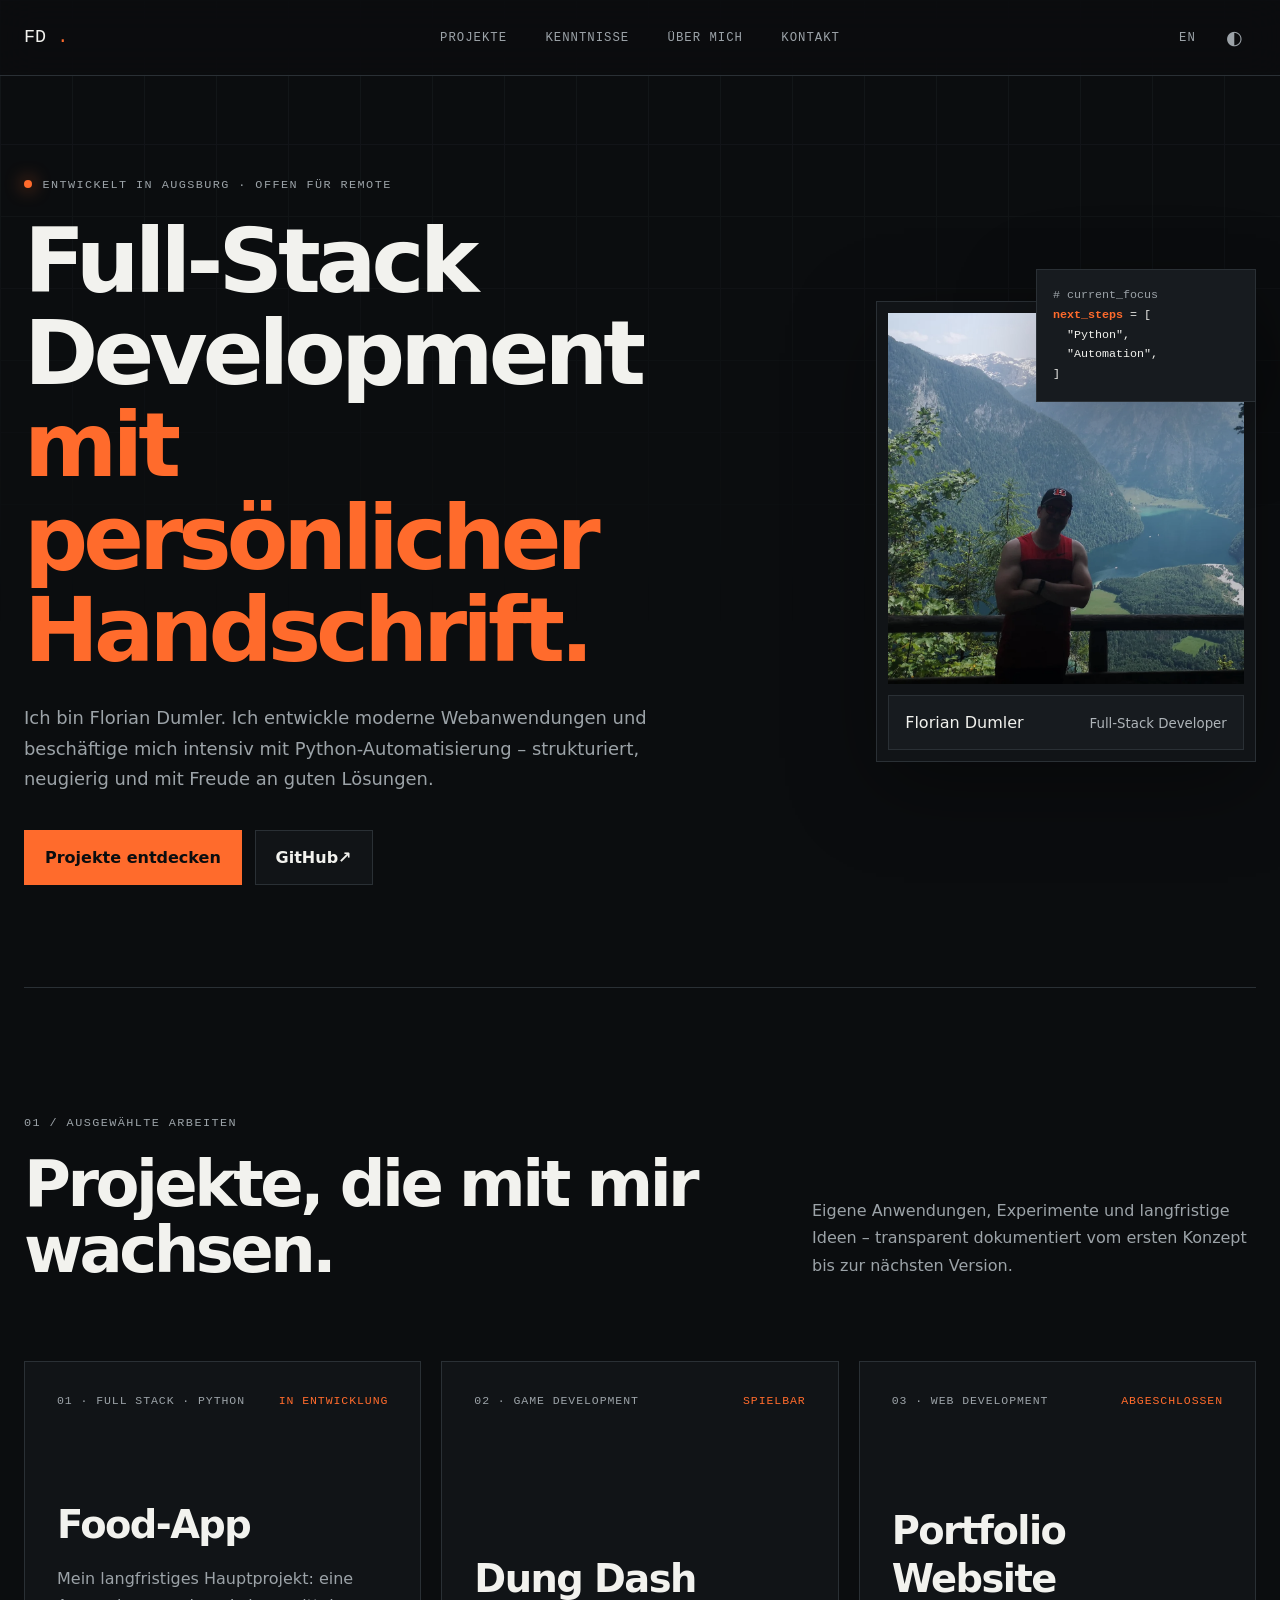
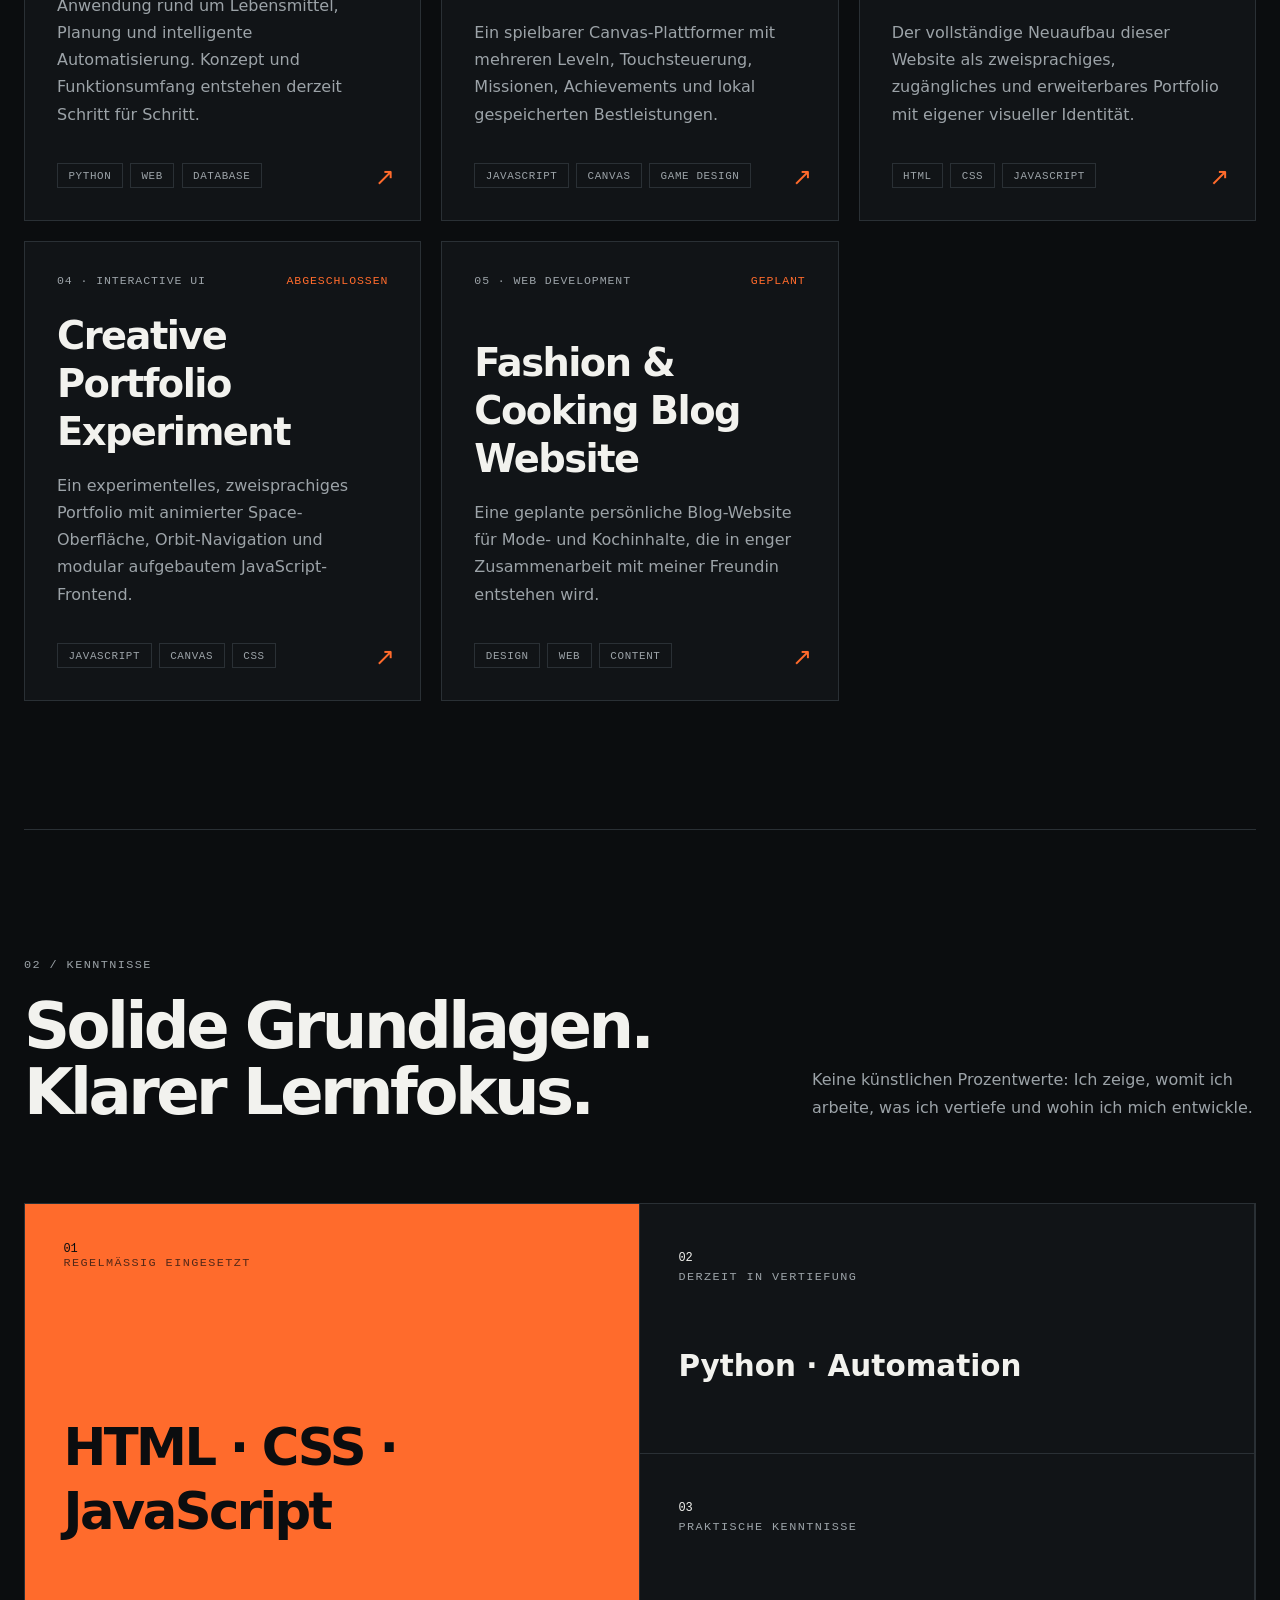
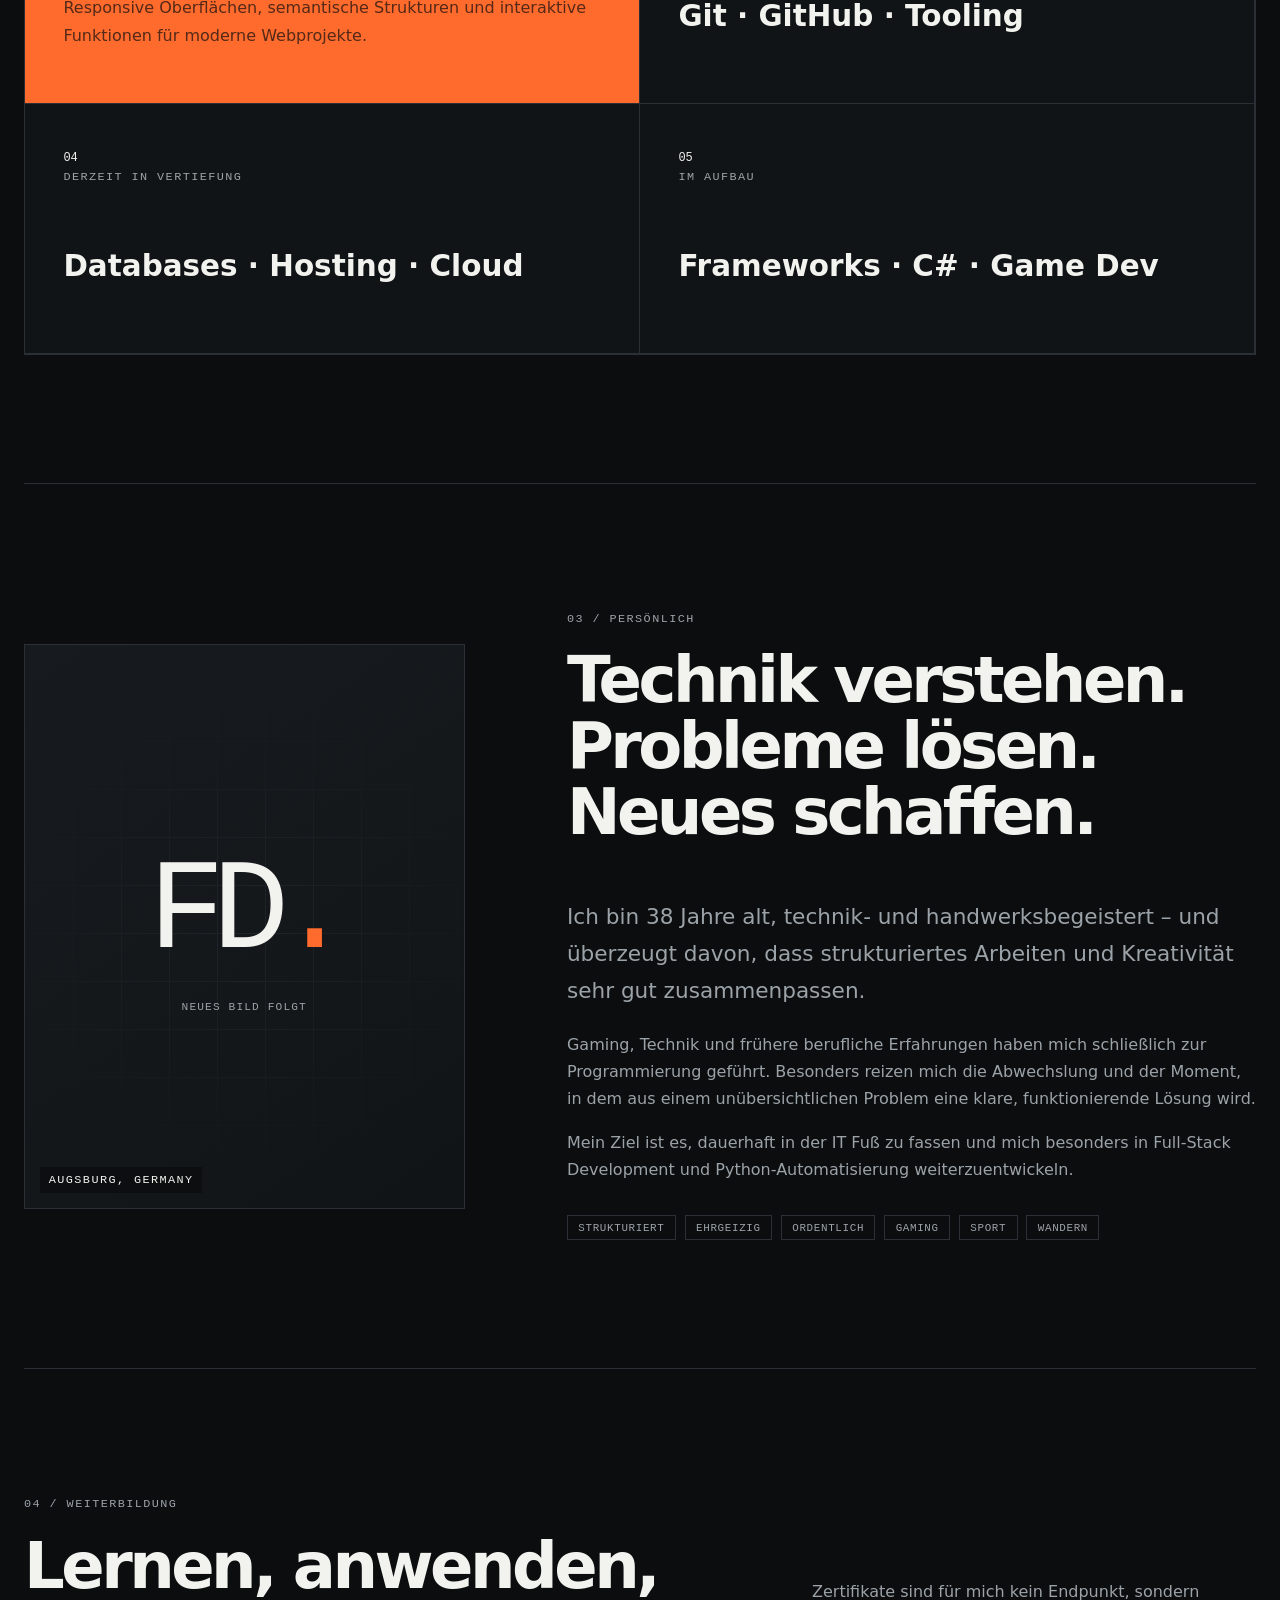
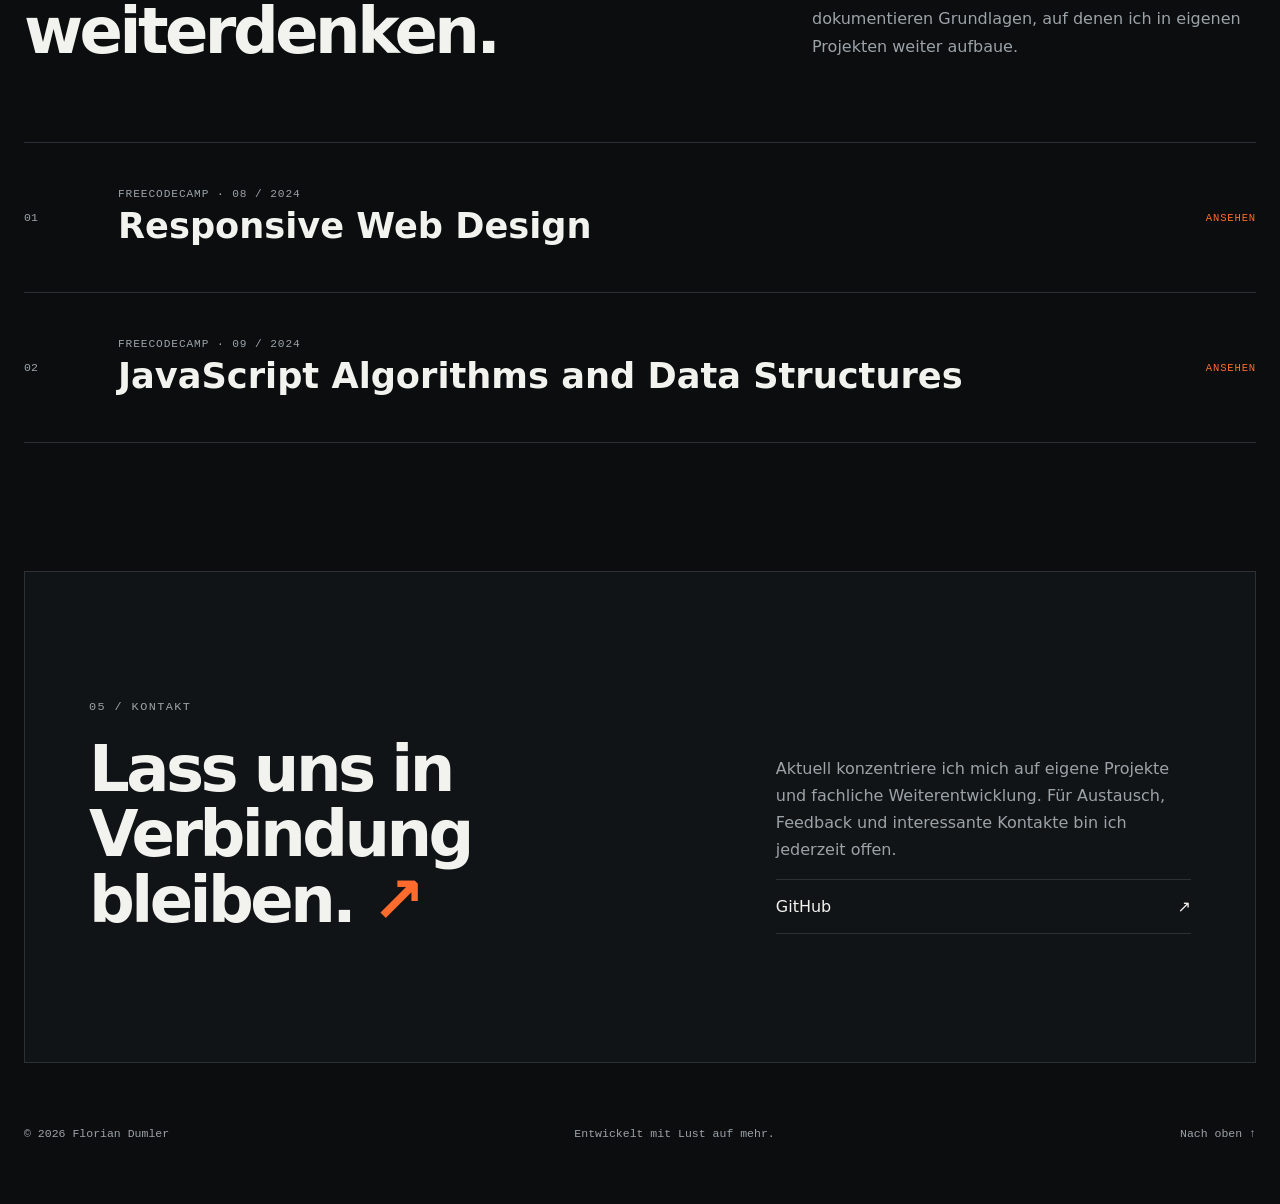
==== commit f4cf53d9: "Remove deleted social profiles" ====
--- a/index.html
+++ b/index.html
@@ -7,7 +7,7 @@
   <meta name="theme-color" content="#0b0d0f">
   <meta name="author" content="Florian Dumler">
   <meta name="robots" content="index, follow">
-  <link rel="canonical" href="https://www.floriandumler.de/">
+  <link rel="canonical" href="https://florian-dumler.de/">
   <link rel="icon" href="favicon.ico" sizes="any">
   <link rel="icon" href="images/favicon-512.png" type="image/png">
   <link rel="apple-touch-icon" href="images/apple-touch-icon.png">
@@ -16,32 +16,30 @@
   <meta property="og:locale" content="de_DE">
   <meta property="og:title" content="Florian Dumler — Full-Stack Developer">
   <meta property="og:description" content="Webentwicklung und Python-Automatisierung mit Struktur, Neugier und persönlicher Handschrift.">
-  <meta property="og:url" content="https://www.floriandumler.de/">
-  <meta property="og:image" content="https://www.floriandumler.de/images/social-preview.jpg">
+  <meta property="og:url" content="https://florian-dumler.de/">
+  <meta property="og:image" content="https://florian-dumler.de/images/social-preview.jpg">
   <meta property="og:image:type" content="image/jpeg">
   <meta property="og:image:width" content="1731">
   <meta property="og:image:height" content="909">
   <meta property="og:image:alt" content="Florian Dumler – Full-Stack Developer, Web Development, Python und Automation">
   <meta name="twitter:card" content="summary_large_image">
-  <meta name="twitter:image" content="https://www.floriandumler.de/images/social-preview.jpg">
+  <meta name="twitter:image" content="https://florian-dumler.de/images/social-preview.jpg">
   <title>Florian Dumler — Full-Stack Developer</title>
-  <link rel="stylesheet" href="styles.css?v=20260824-1">
-  <script src="projects.js?v=20260824-1" defer></script>
+  <link rel="stylesheet" href="styles.css?v=20260824-3">
+  <script src="projects.js?v=20260824-4" defer></script>
   <script src="script.js?v=20260824-1" defer></script>
   <script type="application/ld+json">
     {
       "@context": "https://schema.org",
       "@type": "Person",
       "name": "Florian Dumler",
-      "url": "https://www.floriandumler.de/",
-      "image": "https://www.floriandumler.de/images/profilbild.webp",
+      "url": "https://florian-dumler.de/",
+      "image": "https://florian-dumler.de/images/profilbild.webp",
       "jobTitle": "Full-Stack Developer",
       "homeLocation": { "@type": "Place", "name": "Augsburg, Germany" },
       "knowsAbout": ["Web Development", "Python", "Automation", "JavaScript", "HTML", "CSS"],
       "sameAs": [
-        "https://github.com/Flowdi",
-        "https://www.linkedin.com/in/floriandumler",
-        "https://www.xing.com/profile/Florian_Dumler"
+        "https://github.com/Flowdi"
       ]
     }
   </script>
@@ -207,8 +205,6 @@
           <p data-i18n="contact.copy">Aktuell konzentriere ich mich auf eigene Projekte und fachliche Weiterentwicklung. Für Austausch, Feedback und interessante Kontakte bin ich jederzeit offen.</p>
           <div class="social-list">
             <a href="https://github.com/Flowdi" target="_blank" rel="noopener noreferrer">GitHub <span aria-hidden="true">↗</span></a>
-            <a href="https://www.linkedin.com/in/floriandumler" target="_blank" rel="noopener noreferrer">LinkedIn <span aria-hidden="true">↗</span></a>
-            <a href="https://www.xing.com/profile/Florian_Dumler" target="_blank" rel="noopener noreferrer">Xing <span aria-hidden="true">↗</span></a>
           </div>
         </div>
       </div>
--- a/styles.css
+++ b/styles.css
@@ -257,3 +257,42 @@
   *, *::before, *::after { animation-duration: .01ms !important; transition-duration: .01ms !important; }
   .reveal { opacity: 1; transform: none; }
 }
+
+.project-live-link {
+  border-color: var(--accent);
+  box-shadow: inset 0 0 0 1px var(--accent);
+}
+
+.play-project-cta {
+  position: fixed;
+  right: clamp(1rem, 2.5vw, 2.5rem);
+  bottom: clamp(1rem, 2.5vw, 2.5rem);
+  z-index: 30;
+  display: flex;
+  align-items: center;
+  gap: .65rem;
+  padding: .85rem 1rem;
+  border: 1px solid var(--accent);
+  background: var(--bg);
+  color: var(--text);
+  font: .72rem "Cascadia Code", "SFMono-Regular", Consolas, monospace;
+  letter-spacing: .06em;
+  text-decoration: none;
+  text-transform: uppercase;
+  box-shadow: 0 12px 30px rgba(0, 0, 0, .28);
+  transition: background-color .2s ease, color .2s ease, transform .2s ease;
+}
+
+.play-project-cta:hover,
+.play-project-cta:focus-visible {
+  background: var(--accent);
+  color: #0b0d0e;
+  transform: translateY(-.2rem);
+}
+
+@media (max-width: 900px) {
+  .play-project-cta {
+    right: 1rem;
+    bottom: 1rem;
+  }
+}
